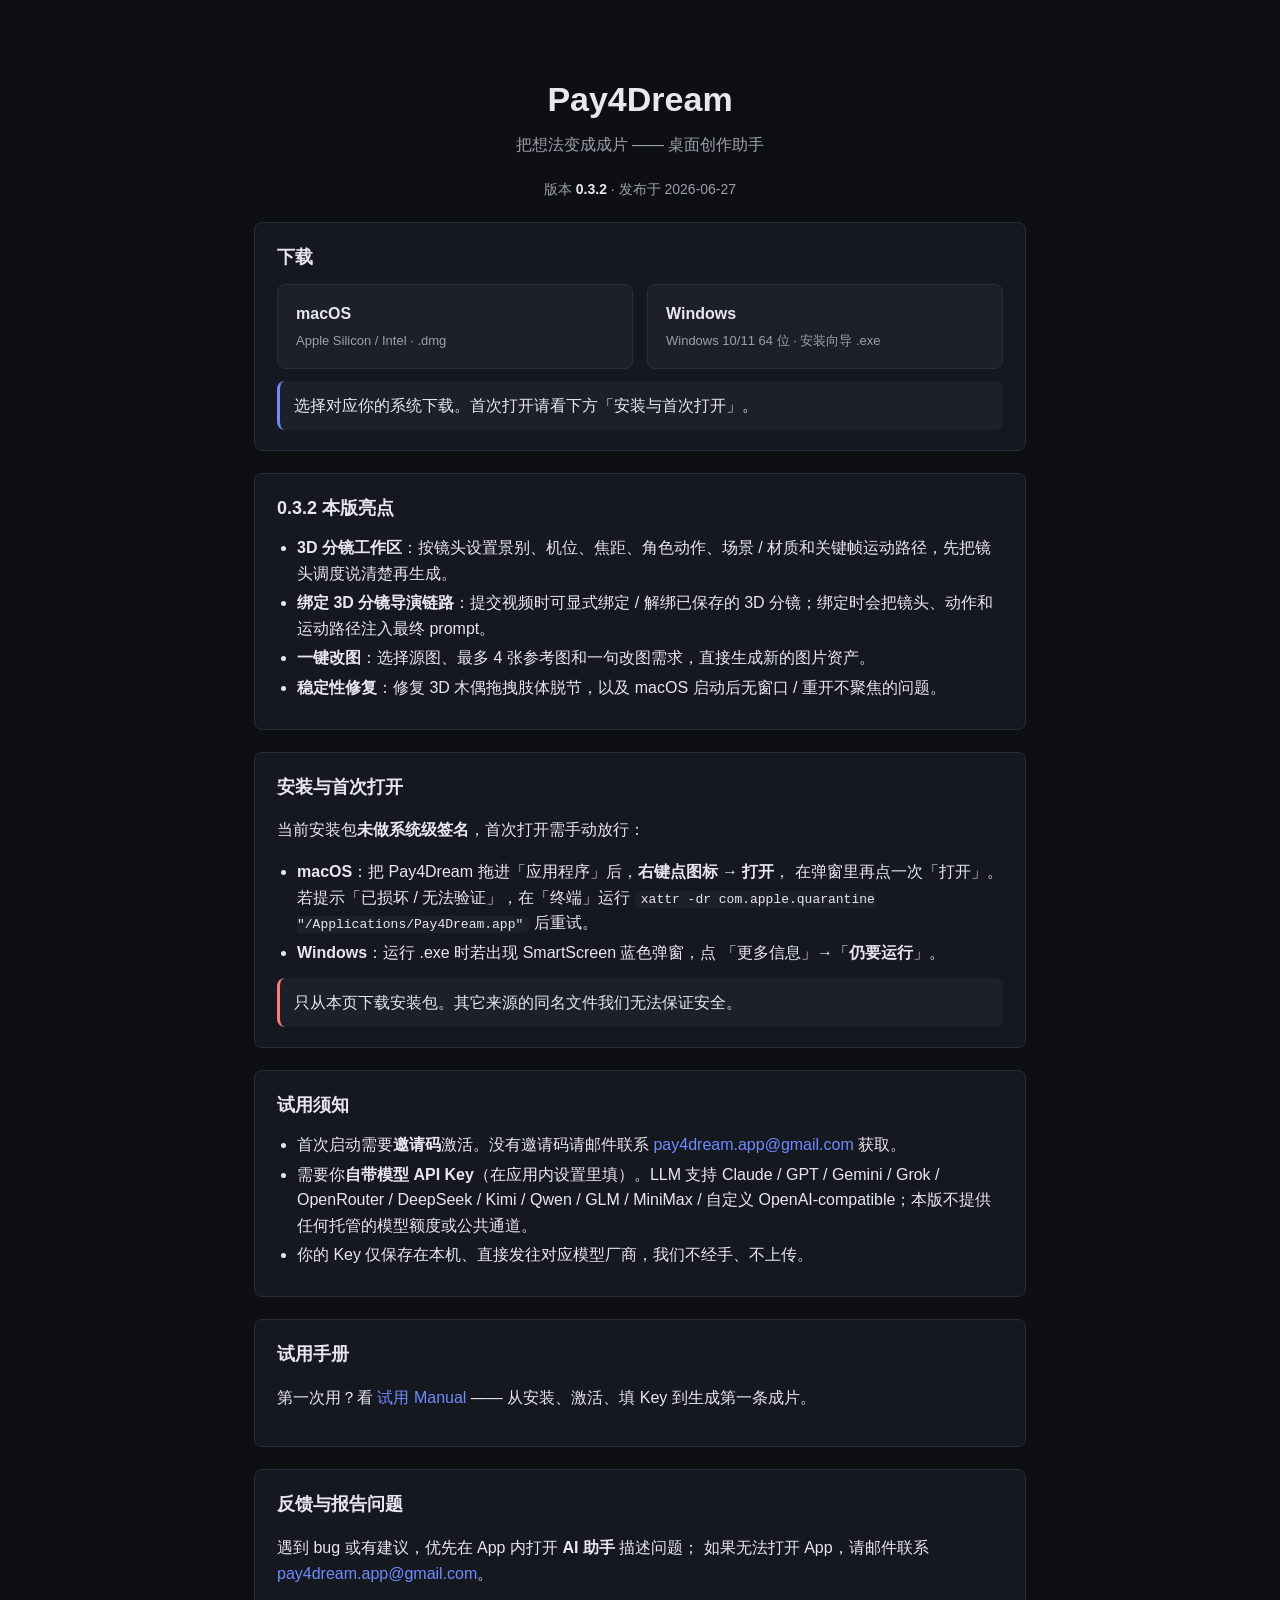
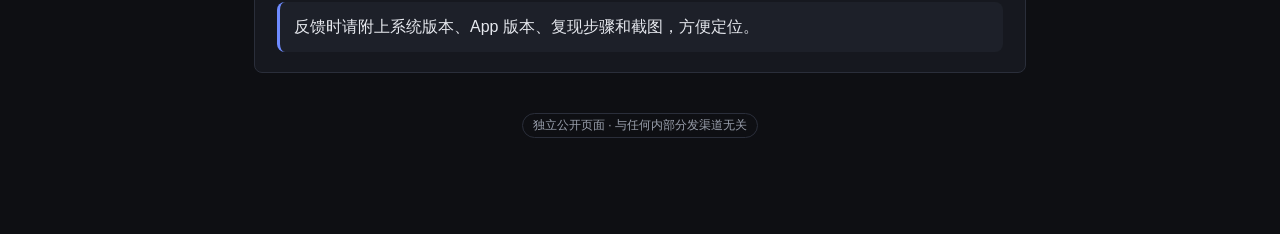
==== index.html @ 7b2567a7 "Describe Pay4Dream 0.3.2 feature highlights" ====
<!DOCTYPE html>
<html lang="zh-CN">
<head>
  <meta charset="utf-8" />
  <meta name="viewport" content="width=device-width, initial-scale=1" />
  <title>Pay4Dream · 下载与试用</title>
  <link rel="stylesheet" href="./assets/style.css" />
</head>
<body>
  <div class="wrap">
    <header class="hero">
      <h1>Pay4Dream</h1>
      <p class="tagline">把想法变成成片 —— 桌面创作助手</p>
    </header>

    <!-- 版本号 / 发布时间，运行时由 release-meta.json 填充 -->
    <p class="meta-line" data-section="version">
      版本 <strong id="meta-version">…</strong> · 发布于 <span id="meta-date">…</span>
    </p>

    <!-- 下载：macOS / Windows 两个按钮。URL 为占位/空时显示禁用「尚未发布」态 -->
    <section data-section="download">
      <h2>下载</h2>
      <div class="downloads">
        <a id="dl-macos" class="dl-btn" href="#" aria-disabled="true">
          <span class="platform">macOS</span>
          <span class="hint">Apple Silicon / Intel · .dmg</span>
        </a>
        <a id="dl-windows" class="dl-btn" href="#" aria-disabled="true">
          <span class="platform">Windows</span>
          <span class="hint">Windows 10/11 64 位 · 安装向导 .exe</span>
        </a>
      </div>
      <p class="callout" id="dl-status">正在读取最新版本信息…</p>
    </section>

    <section data-section="highlights">
      <h2>0.3.2 本版亮点</h2>
      <ul class="tight">
        <li><strong>3D 分镜工作区</strong>：按镜头设置景别、机位、焦距、角色动作、场景 / 材质和关键帧运动路径，先把镜头调度说清楚再生成。</li>
        <li><strong>绑定 3D 分镜导演链路</strong>：提交视频时可显式绑定 / 解绑已保存的 3D 分镜；绑定时会把镜头、动作和运动路径注入最终 prompt。</li>
        <li><strong>一键改图</strong>：选择源图、最多 4 张参考图和一句改图需求，直接生成新的图片资产。</li>
        <li><strong>稳定性修复</strong>：修复 3D 木偶拖拽肢体脱节，以及 macOS 启动后无窗口 / 重开不聚焦的问题。</li>
      </ul>
    </section>

    <!-- 安全提示：未签名 / Gatekeeper / SmartScreen -->
    <section data-section="safety">
      <h2>安装与首次打开</h2>
      <p>当前安装包<strong>未做系统级签名</strong>，首次打开需手动放行：</p>
      <ul class="tight">
        <li><strong>macOS</strong>：把 Pay4Dream 拖进「应用程序」后，<strong>右键点图标 → 打开</strong>，
          在弹窗里再点一次「打开」。若提示「已损坏 / 无法验证」，在「终端」运行
          <code>xattr -dr com.apple.quarantine "/Applications/Pay4Dream.app"</code> 后重试。</li>
        <li><strong>Windows</strong>：运行 .exe 时若出现 SmartScreen 蓝色弹窗，点
          「更多信息」→「<strong>仍要运行</strong>」。</li>
      </ul>
      <p class="callout warn">只从本页下载安装包。其它来源的同名文件我们无法保证安全。</p>
    </section>

    <!-- 试用限制：邀请码 + 自带 key -->
    <section data-section="trial-limits">
      <h2>试用须知</h2>
      <ul class="tight">
        <li>首次启动需要<strong>邀请码</strong>激活。没有邀请码请邮件联系
          <a href="mailto:pay4dream.app@gmail.com">pay4dream.app@gmail.com</a> 获取。</li>
        <li>需要你<strong>自带模型 API Key</strong>（在应用内设置里填）。LLM 支持 Claude / GPT / Gemini / Grok / OpenRouter / DeepSeek / Kimi / Qwen / GLM / MiniMax / 自定义 OpenAI-compatible；本版不提供任何托管的模型额度或公共通道。</li>
        <li>你的 Key 仅保存在本机、直接发往对应模型厂商，我们不经手、不上传。</li>
      </ul>
    </section>

    <!-- 试用 Manual 链接 -->
    <section data-section="manual">
      <h2>试用手册</h2>
      <p>第一次用？看 <a id="manual-link" href="./manual.html">试用 Manual</a> —— 从安装、激活、填 Key 到生成第一条成片。</p>
    </section>

    <!-- 反馈入口：App 内 AI 助手 / 邮件 -->
    <section data-section="feedback">
      <h2>反馈与报告问题</h2>
      <p>遇到 bug 或有建议，优先在 App 内打开 <strong>AI 助手</strong> 描述问题；
        如果无法打开 App，请邮件联系
        <a href="mailto:pay4dream.app@gmail.com">pay4dream.app@gmail.com</a>。</p>
      <p class="callout">反馈时请附上系统版本、App 版本、复现步骤和截图，方便定位。</p>
    </section>

    <footer>
      <span class="pill">独立公开页面 · 与任何内部分发渠道无关</span>
    </footer>
  </div>

  <script>
    // 运行时从 release-meta.json 填充版本 / 时间 / 下载链接。
    // 占位值（REPLACE_WITH_*）或空 → 对应下载按钮保持禁用「尚未发布」态。
    (function () {
      function isPlaceholder(v) {
        return !v || typeof v !== "string" || v.indexOf("REPLACE_WITH_") === 0;
      }
      function setBtn(id, url, label) {
        var el = document.getElementById(id);
        if (!el) return false;
        if (isPlaceholder(url)) {
          el.setAttribute("aria-disabled", "true");
          el.setAttribute("href", "#");
          var hint = el.querySelector(".hint");
          if (hint) hint.textContent = label + " · 尚未发布";
          return false;
        }
        el.removeAttribute("aria-disabled");
        el.setAttribute("href", url);
        return true;
      }
      fetch("./release-meta.json", { cache: "no-store" })
        .then(function (r) { return r.json(); })
        .then(function (m) {
          var vEl = document.getElementById("meta-version");
          var dEl = document.getElementById("meta-date");
          if (vEl) vEl.textContent = isPlaceholder(m.version) ? "尚未发布" : m.version;
          if (dEl) dEl.textContent = isPlaceholder(m.released_at) ? "—" : m.released_at;

          var dl = m.downloads || {};
          var hasMac = setBtn("dl-macos", dl.macos, "Apple Silicon / Intel · .dmg");
          var hasWin = setBtn("dl-windows", dl.windows, "Windows 10/11 64 位 · 安装向导 .exe");

          var status = document.getElementById("dl-status");
          if (status) {
            status.textContent = (hasMac || hasWin)
              ? "选择对应你的系统下载。首次打开请看下方「安装与首次打开」。"
              : "暂未发布可下载的安装包，请稍后再来。";
          }

          var manual = document.getElementById("manual-link");
          if (manual && !isPlaceholder(m.manual_url)) manual.setAttribute("href", m.manual_url);
        })
        .catch(function () {
          var status = document.getElementById("dl-status");
          if (status) status.textContent = "版本信息读取失败，请刷新页面重试。";
        });
    })();
  </script>
</body>
</html>
---- assets/style.css ----
/* Pay4Dream 公开页面样式 —— 单文件、中性暗色、零外部 CDN / 零字体外链，自洽可离线。 */
:root {
  --bg: #0e0f13;
  --panel: #16181f;
  --panel-2: #1d2029;
  --border: #2a2e3a;
  --text: #e6e8ee;
  --muted: #9aa0ad;
  --accent: #6e8bff;
  --accent-ink: #0b0d12;
  --danger: #ff7a7a;
  --radius: 8px;
}

* { box-sizing: border-box; }

html, body {
  margin: 0;
  padding: 0;
  background: var(--bg);
  color: var(--text);
  font-family: -apple-system, BlinkMacSystemFont, "Segoe UI", Roboto, "Helvetica Neue",
    Arial, "PingFang SC", "Microsoft YaHei", sans-serif;
  line-height: 1.6;
  -webkit-font-smoothing: antialiased;
}

a { color: var(--accent); text-decoration: none; }
a:hover { text-decoration: underline; }

.wrap {
  max-width: 820px;
  margin: 0 auto;
  padding: 48px 24px 96px;
}

header.hero {
  text-align: center;
  padding: 24px 0 8px;
}
header.hero h1 {
  font-size: 34px;
  margin: 0 0 6px;
  letter-spacing: 0;
}
header.hero .tagline {
  color: var(--muted);
  font-size: 16px;
  margin: 0;
}

.meta-line {
  text-align: center;
  color: var(--muted);
  font-size: 14px;
  margin: 12px 0 0;
}
.meta-line strong { color: var(--text); }

section {
  background: var(--panel);
  border: 1px solid var(--border);
  border-radius: var(--radius);
  padding: 20px 22px;
  margin: 22px 0;
}
section h2 {
  font-size: 18px;
  margin: 0 0 12px;
}

.downloads {
  display: flex;
  flex-wrap: wrap;
  gap: 14px;
}
.dl-btn {
  flex: 1 1 280px;
  display: block;
  background: var(--panel-2);
  border: 1px solid var(--border);
  border-radius: var(--radius);
  padding: 16px 18px;
  color: var(--text);
  transition: border-color .15s ease, transform .05s ease;
}
.dl-btn:hover { text-decoration: none; border-color: var(--accent); }
.dl-btn:active { transform: translateY(1px); }
.dl-btn .platform { font-size: 16px; font-weight: 600; }
.dl-btn .hint { display: block; color: var(--muted); font-size: 13px; margin-top: 4px; }
.dl-btn[aria-disabled="true"] {
  opacity: .5;
  cursor: not-allowed;
  pointer-events: none;
  border-style: dashed;
}

.callout {
  border-left: 3px solid var(--accent);
  background: var(--panel-2);
  padding: 12px 14px;
  border-radius: 8px;
  margin: 12px 0 0;
}
.callout.warn { border-left-color: var(--danger); }

ul.tight { margin: 8px 0; padding-left: 20px; }
ul.tight li { margin: 4px 0; }

code, .mono {
  font-family: ui-monospace, SFMono-Regular, Menlo, Consolas, monospace;
  background: var(--panel-2);
  padding: 1px 6px;
  border-radius: 5px;
  font-size: 13px;
}

footer {
  text-align: center;
  color: var(--muted);
  font-size: 13px;
  margin-top: 40px;
}

.pill {
  display: inline-block;
  font-size: 12px;
  color: var(--muted);
  border: 1px solid var(--border);
  border-radius: 999px;
  padding: 2px 10px;
}
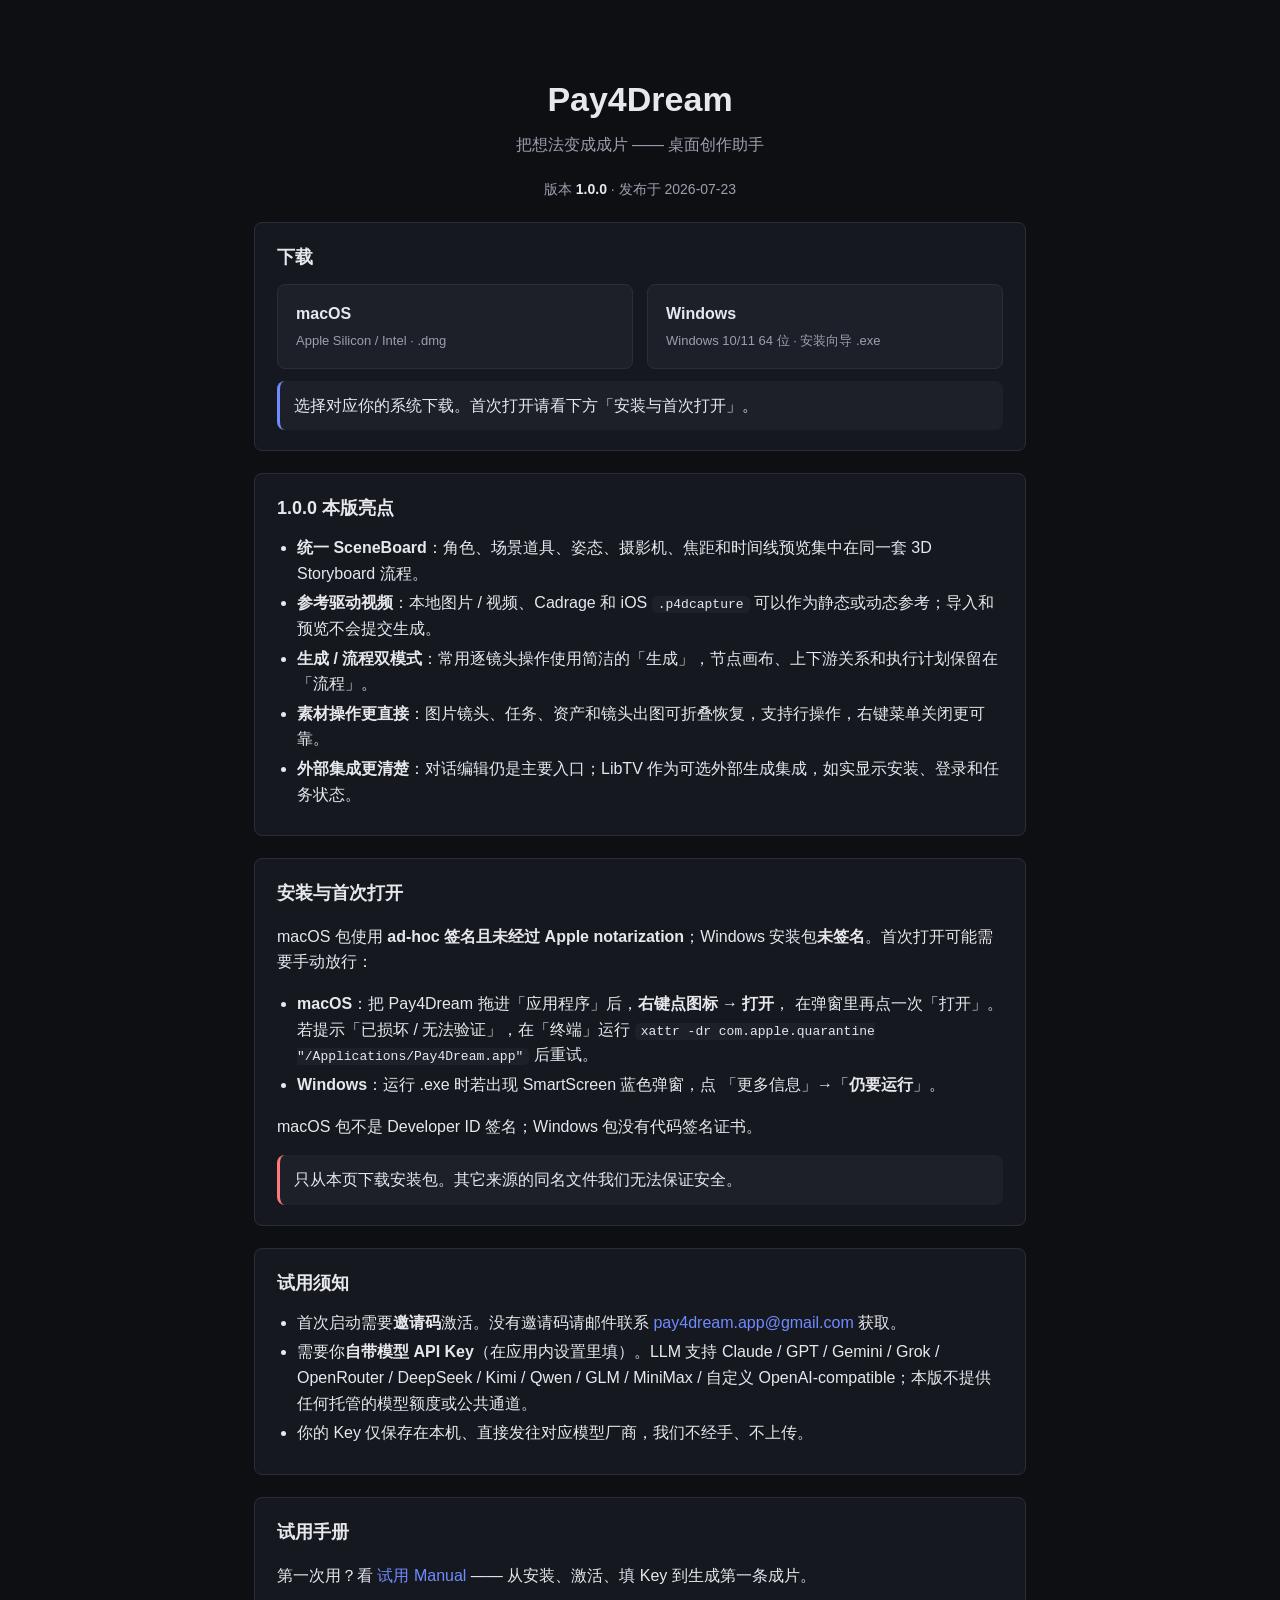
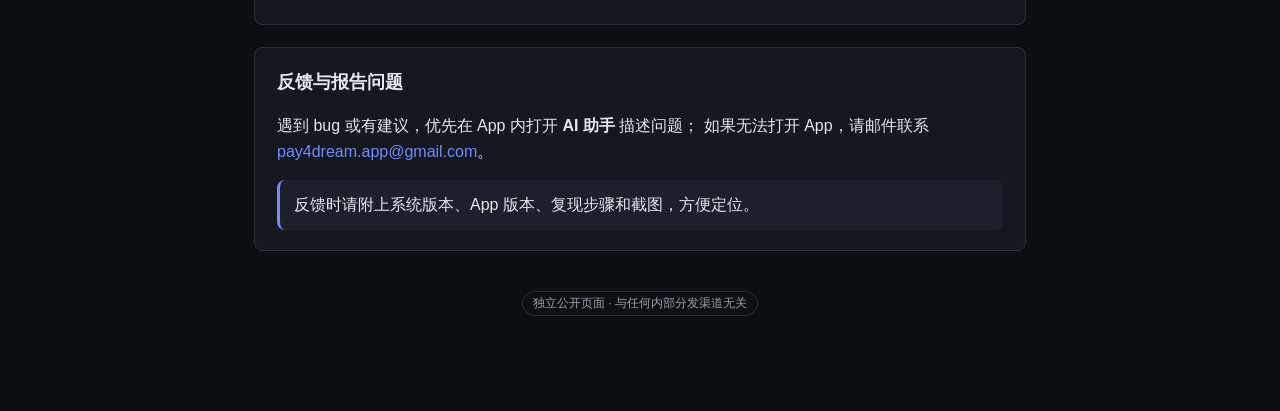
==== commit 05a25655: "Publish Pay4Dream 1.0.0 public pages" ====
--- a/index.html
+++ b/index.html
@@ -35,19 +35,20 @@
     </section>
 
     <section data-section="highlights">
-      <h2>0.3.2 本版亮点</h2>
+      <h2>1.0.0 本版亮点</h2>
       <ul class="tight">
-        <li><strong>3D 分镜工作区</strong>：按镜头设置景别、机位、焦距、角色动作、场景 / 材质和关键帧运动路径，先把镜头调度说清楚再生成。</li>
-        <li><strong>绑定 3D 分镜导演链路</strong>：提交视频时可显式绑定 / 解绑已保存的 3D 分镜；绑定时会把镜头、动作和运动路径注入最终 prompt。</li>
-        <li><strong>一键改图</strong>：选择源图、最多 4 张参考图和一句改图需求，直接生成新的图片资产。</li>
-        <li><strong>稳定性修复</strong>：修复 3D 木偶拖拽肢体脱节，以及 macOS 启动后无窗口 / 重开不聚焦的问题。</li>
+        <li><strong>统一 SceneBoard</strong>：角色、场景道具、姿态、摄影机、焦距和时间线预览集中在同一套 3D Storyboard 流程。</li>
+        <li><strong>参考驱动视频</strong>：本地图片 / 视频、Cadrage 和 iOS <code>.p4dcapture</code> 可以作为静态或动态参考；导入和预览不会提交生成。</li>
+        <li><strong>生成 / 流程双模式</strong>：常用逐镜头操作使用简洁的「生成」，节点画布、上下游关系和执行计划保留在「流程」。</li>
+        <li><strong>素材操作更直接</strong>：图片镜头、任务、资产和镜头出图可折叠恢复，支持行操作，右键菜单关闭更可靠。</li>
+        <li><strong>外部集成更清楚</strong>：对话编辑仍是主要入口；LibTV 作为可选外部生成集成，如实显示安装、登录和任务状态。</li>
       </ul>
     </section>
 
     <!-- 安全提示：未签名 / Gatekeeper / SmartScreen -->
     <section data-section="safety">
       <h2>安装与首次打开</h2>
-      <p>当前安装包<strong>未做系统级签名</strong>，首次打开需手动放行：</p>
+      <p>macOS 包使用 <strong>ad-hoc 签名且未经过 Apple notarization</strong>；Windows 安装包<strong>未签名</strong>。首次打开可能需要手动放行：</p>
       <ul class="tight">
         <li><strong>macOS</strong>：把 Pay4Dream 拖进「应用程序」后，<strong>右键点图标 → 打开</strong>，
           在弹窗里再点一次「打开」。若提示「已损坏 / 无法验证」，在「终端」运行
@@ -55,6 +56,7 @@
         <li><strong>Windows</strong>：运行 .exe 时若出现 SmartScreen 蓝色弹窗，点
           「更多信息」→「<strong>仍要运行</strong>」。</li>
       </ul>
+      <p>macOS 包不是 Developer ID 签名；Windows 包没有代码签名证书。</p>
       <p class="callout warn">只从本页下载安装包。其它来源的同名文件我们无法保证安全。</p>
     </section>
 
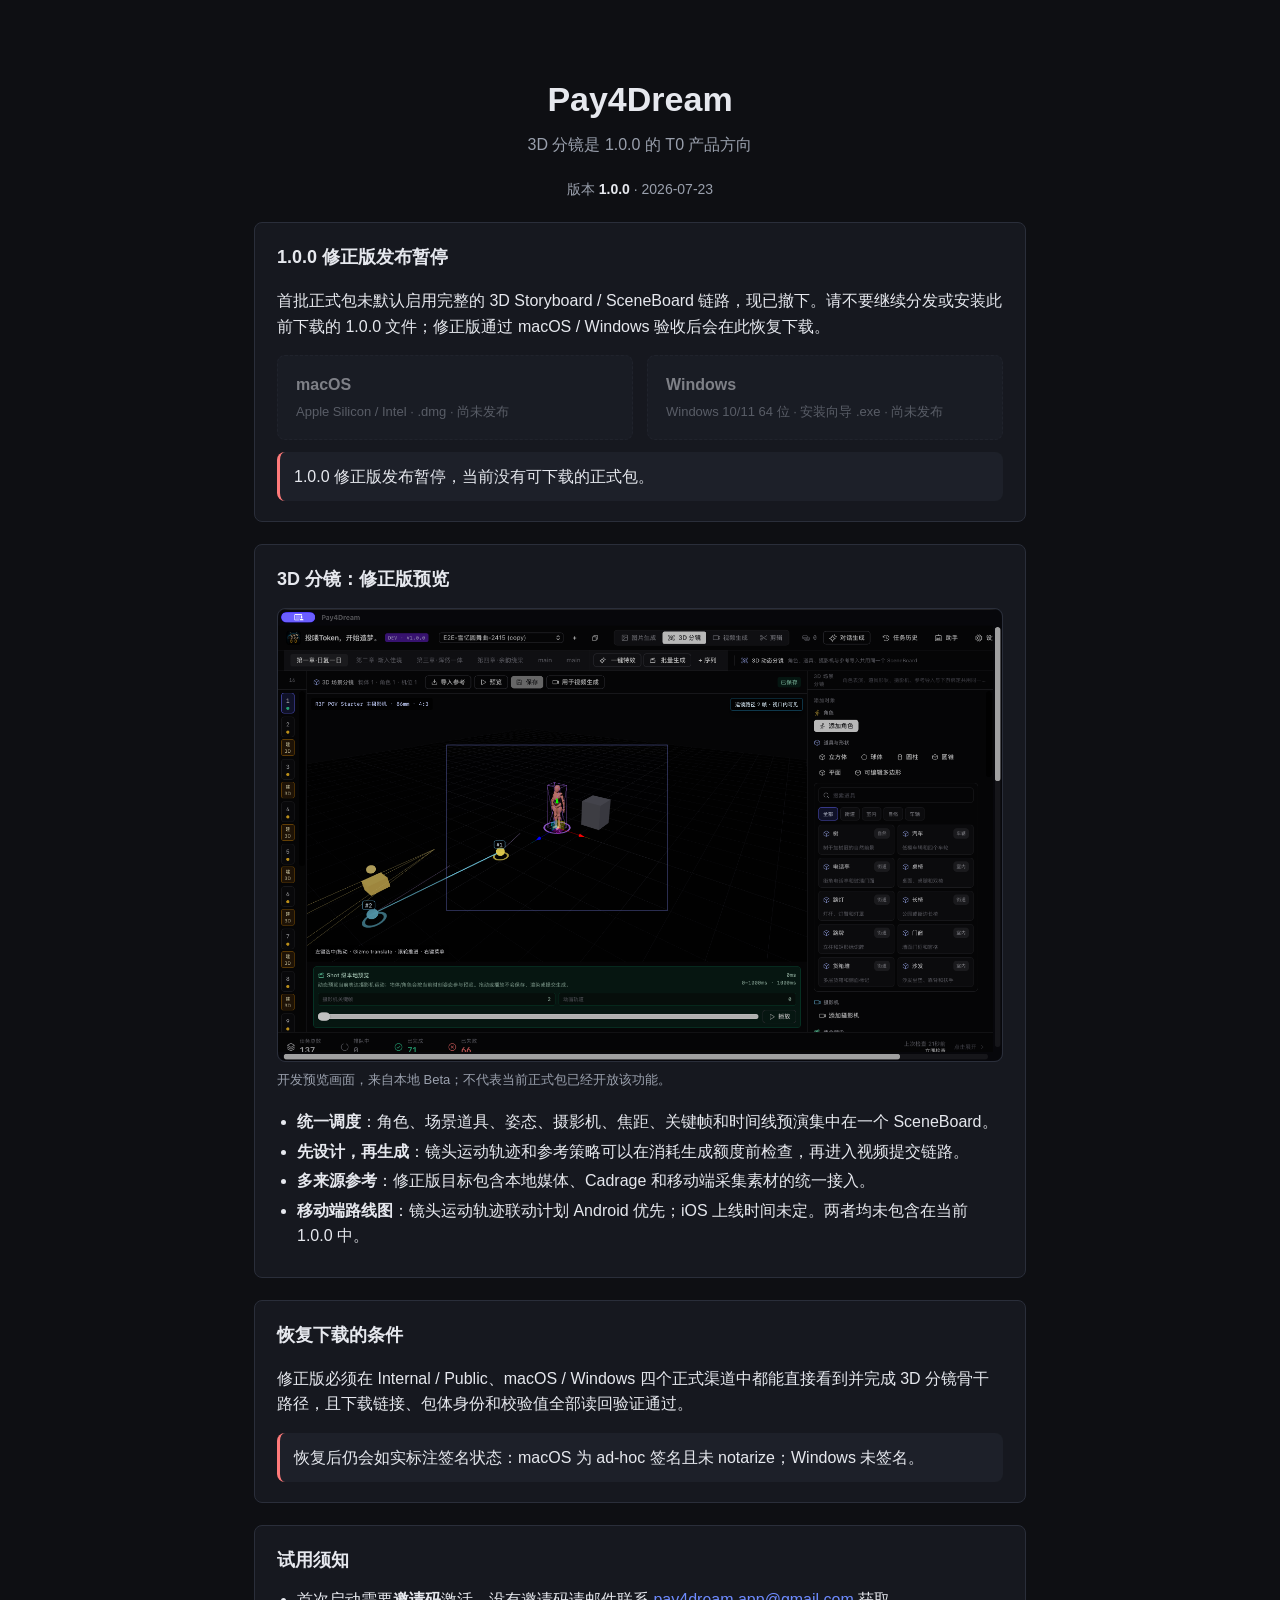
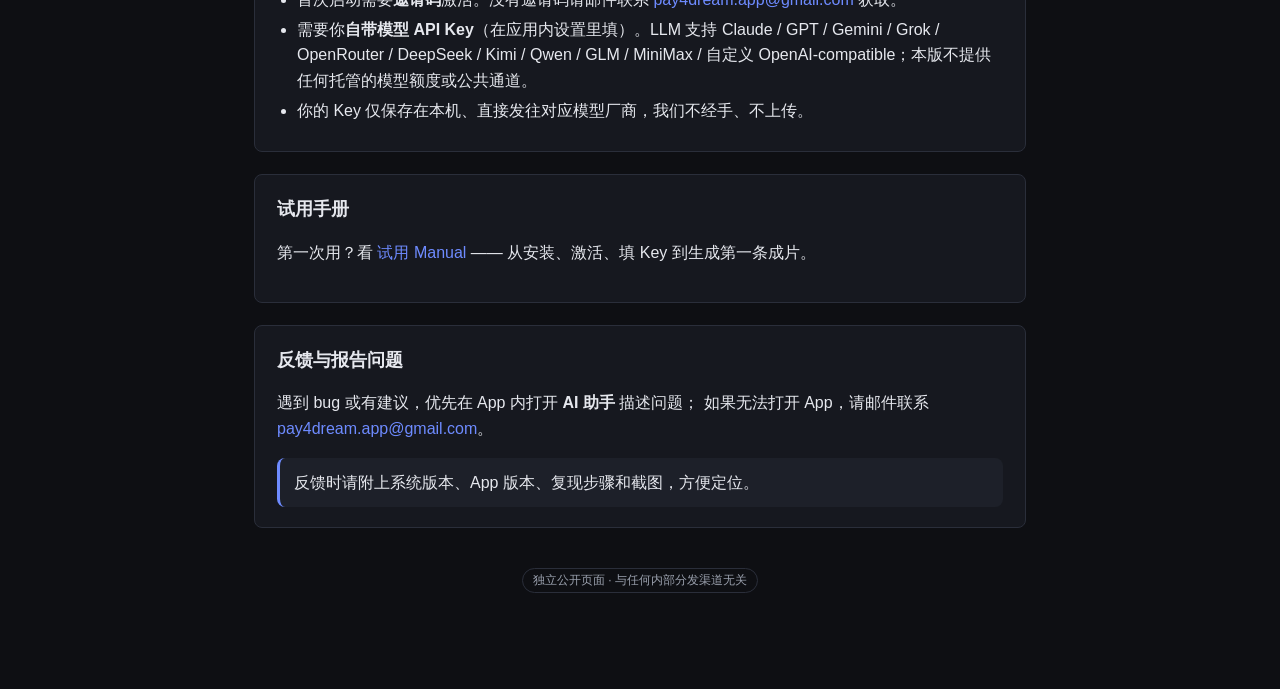
==== commit 08fff406: "Quarantine incomplete 1.0.0 release" ====
--- a/index.html
+++ b/index.html
@@ -3,24 +3,25 @@
 <head>
   <meta charset="utf-8" />
   <meta name="viewport" content="width=device-width, initial-scale=1" />
-  <title>Pay4Dream · 下载与试用</title>
+  <title>Pay4Dream · 1.0.0 发布状态</title>
   <link rel="stylesheet" href="./assets/style.css" />
 </head>
 <body>
   <div class="wrap">
     <header class="hero">
       <h1>Pay4Dream</h1>
-      <p class="tagline">把想法变成成片 —— 桌面创作助手</p>
+      <p class="tagline">3D 分镜是 1.0.0 的 T0 产品方向</p>
     </header>
 
     <!-- 版本号 / 发布时间，运行时由 release-meta.json 填充 -->
     <p class="meta-line" data-section="version">
-      版本 <strong id="meta-version">…</strong> · 发布于 <span id="meta-date">…</span>
+      版本 <strong id="meta-version">…</strong> · <span id="meta-date">修正版发布暂停</span>
     </p>
 
     <!-- 下载：macOS / Windows 两个按钮。URL 为占位/空时显示禁用「尚未发布」态 -->
     <section data-section="download">
-      <h2>下载</h2>
+      <h2>1.0.0 修正版发布暂停</h2>
+      <p>首批正式包未默认启用完整的 3D Storyboard / SceneBoard 链路，现已撤下。请不要继续分发或安装此前下载的 1.0.0 文件；修正版通过 macOS / Windows 验收后会在此恢复下载。</p>
       <div class="downloads">
         <a id="dl-macos" class="dl-btn" href="#" aria-disabled="true">
           <span class="platform">macOS</span>
@@ -31,33 +32,28 @@
           <span class="hint">Windows 10/11 64 位 · 安装向导 .exe</span>
         </a>
       </div>
-      <p class="callout" id="dl-status">正在读取最新版本信息…</p>
+      <p class="callout warn" id="dl-status">当前没有可下载的 1.0.0 正式包。</p>
     </section>
 
     <section data-section="highlights">
-      <h2>1.0.0 本版亮点</h2>
+      <h2>3D 分镜：修正版预览</h2>
+      <figure class="preview-figure">
+        <img src="./assets/sceneboard-preview.png" alt="Pay4Dream 3D 分镜开发预览：角色、道具、摄影机、运动轨迹与时间线位于同一工作区" />
+        <figcaption>开发预览画面，来自本地 Beta；不代表当前正式包已经开放该功能。</figcaption>
+      </figure>
       <ul class="tight">
-        <li><strong>统一 SceneBoard</strong>：角色、场景道具、姿态、摄影机、焦距和时间线预览集中在同一套 3D Storyboard 流程。</li>
-        <li><strong>参考驱动视频</strong>：本地图片 / 视频、Cadrage 和 iOS <code>.p4dcapture</code> 可以作为静态或动态参考；导入和预览不会提交生成。</li>
-        <li><strong>生成 / 流程双模式</strong>：常用逐镜头操作使用简洁的「生成」，节点画布、上下游关系和执行计划保留在「流程」。</li>
-        <li><strong>素材操作更直接</strong>：图片镜头、任务、资产和镜头出图可折叠恢复，支持行操作，右键菜单关闭更可靠。</li>
-        <li><strong>外部集成更清楚</strong>：对话编辑仍是主要入口；LibTV 作为可选外部生成集成，如实显示安装、登录和任务状态。</li>
+        <li><strong>统一调度</strong>：角色、场景道具、姿态、摄影机、焦距、关键帧和时间线预演集中在一个 SceneBoard。</li>
+        <li><strong>先设计，再生成</strong>：镜头运动轨迹和参考策略可以在消耗生成额度前检查，再进入视频提交链路。</li>
+        <li><strong>多来源参考</strong>：修正版目标包含本地媒体、Cadrage 和移动端采集素材的统一接入。</li>
+        <li><strong>移动端路线图</strong>：镜头运动轨迹联动计划 Android 优先；iOS 上线时间未定。两者均未包含在当前 1.0.0 中。</li>
       </ul>
     </section>
 
     <!-- 安全提示：未签名 / Gatekeeper / SmartScreen -->
     <section data-section="safety">
-      <h2>安装与首次打开</h2>
-      <p>macOS 包使用 <strong>ad-hoc 签名且未经过 Apple notarization</strong>；Windows 安装包<strong>未签名</strong>。首次打开可能需要手动放行：</p>
-      <ul class="tight">
-        <li><strong>macOS</strong>：把 Pay4Dream 拖进「应用程序」后，<strong>右键点图标 → 打开</strong>，
-          在弹窗里再点一次「打开」。若提示「已损坏 / 无法验证」，在「终端」运行
-          <code>xattr -dr com.apple.quarantine "/Applications/Pay4Dream.app"</code> 后重试。</li>
-        <li><strong>Windows</strong>：运行 .exe 时若出现 SmartScreen 蓝色弹窗，点
-          「更多信息」→「<strong>仍要运行</strong>」。</li>
-      </ul>
-      <p>macOS 包不是 Developer ID 签名；Windows 包没有代码签名证书。</p>
-      <p class="callout warn">只从本页下载安装包。其它来源的同名文件我们无法保证安全。</p>
+      <h2>恢复下载的条件</h2>
+      <p>修正版必须在 Internal / Public、macOS / Windows 四个正式渠道中都能直接看到并完成 3D 分镜骨干路径，且下载链接、包体身份和校验值全部读回验证通过。</p>
+      <p class="callout warn">恢复后仍会如实标注签名状态：macOS 为 ad-hoc 签名且未 notarize；Windows 未签名。</p>
     </section>
 
     <!-- 试用限制：邀请码 + 自带 key -->
@@ -128,7 +124,9 @@
           if (status) {
             status.textContent = (hasMac || hasWin)
               ? "选择对应你的系统下载。首次打开请看下方「安装与首次打开」。"
-              : "暂未发布可下载的安装包，请稍后再来。";
+              : (m.status === "hold"
+                ? "1.0.0 修正版发布暂停，当前没有可下载的正式包。"
+                : "暂未发布可下载的安装包，请稍后再来。");
           }
 
           var manual = document.getElementById("manual-link");
--- a/assets/style.css
+++ b/assets/style.css
@@ -104,6 +104,22 @@
 }
 .callout.warn { border-left-color: var(--danger); }
 
+.preview-figure {
+  margin: 14px 0 18px;
+}
+.preview-figure img {
+  display: block;
+  width: 100%;
+  height: auto;
+  border: 1px solid var(--border);
+  border-radius: var(--radius);
+}
+.preview-figure figcaption {
+  margin-top: 8px;
+  color: var(--muted);
+  font-size: 13px;
+}
+
 ul.tight { margin: 8px 0; padding-left: 20px; }
 ul.tight li { margin: 4px 0; }
 
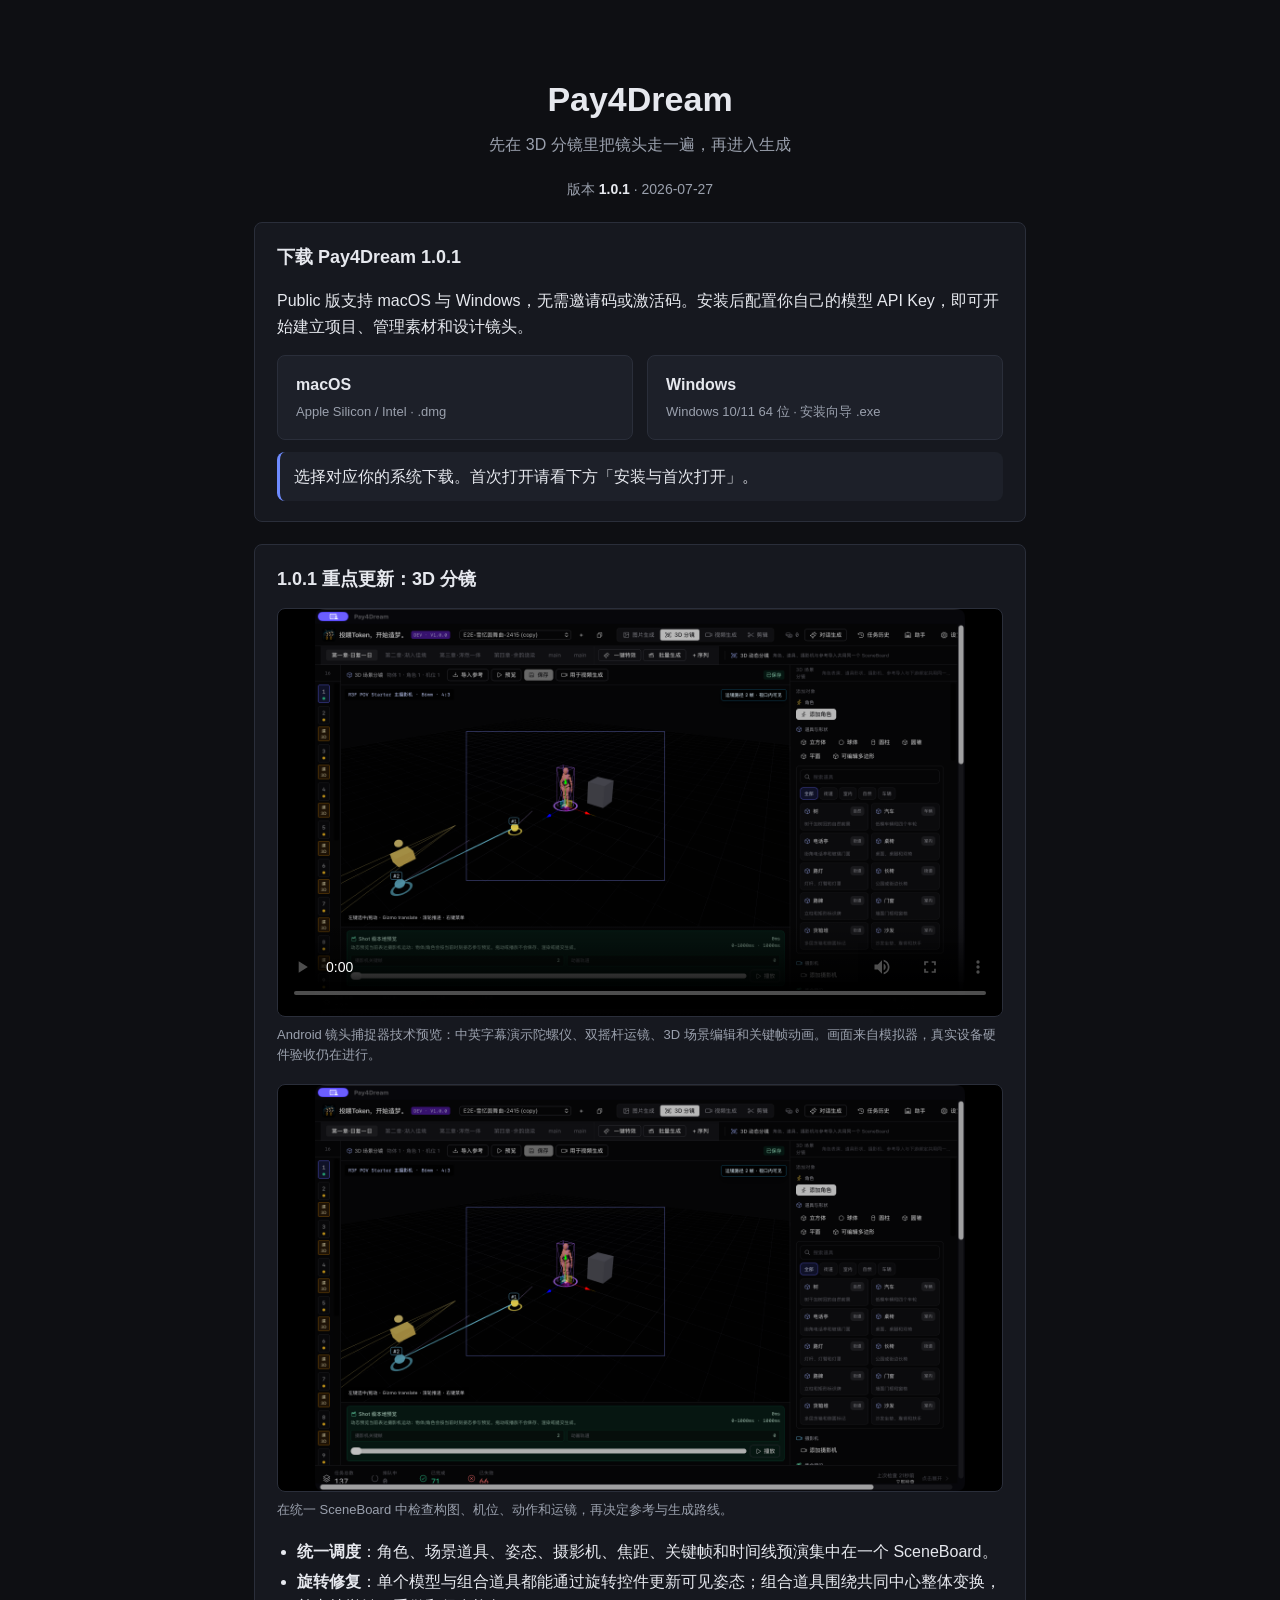
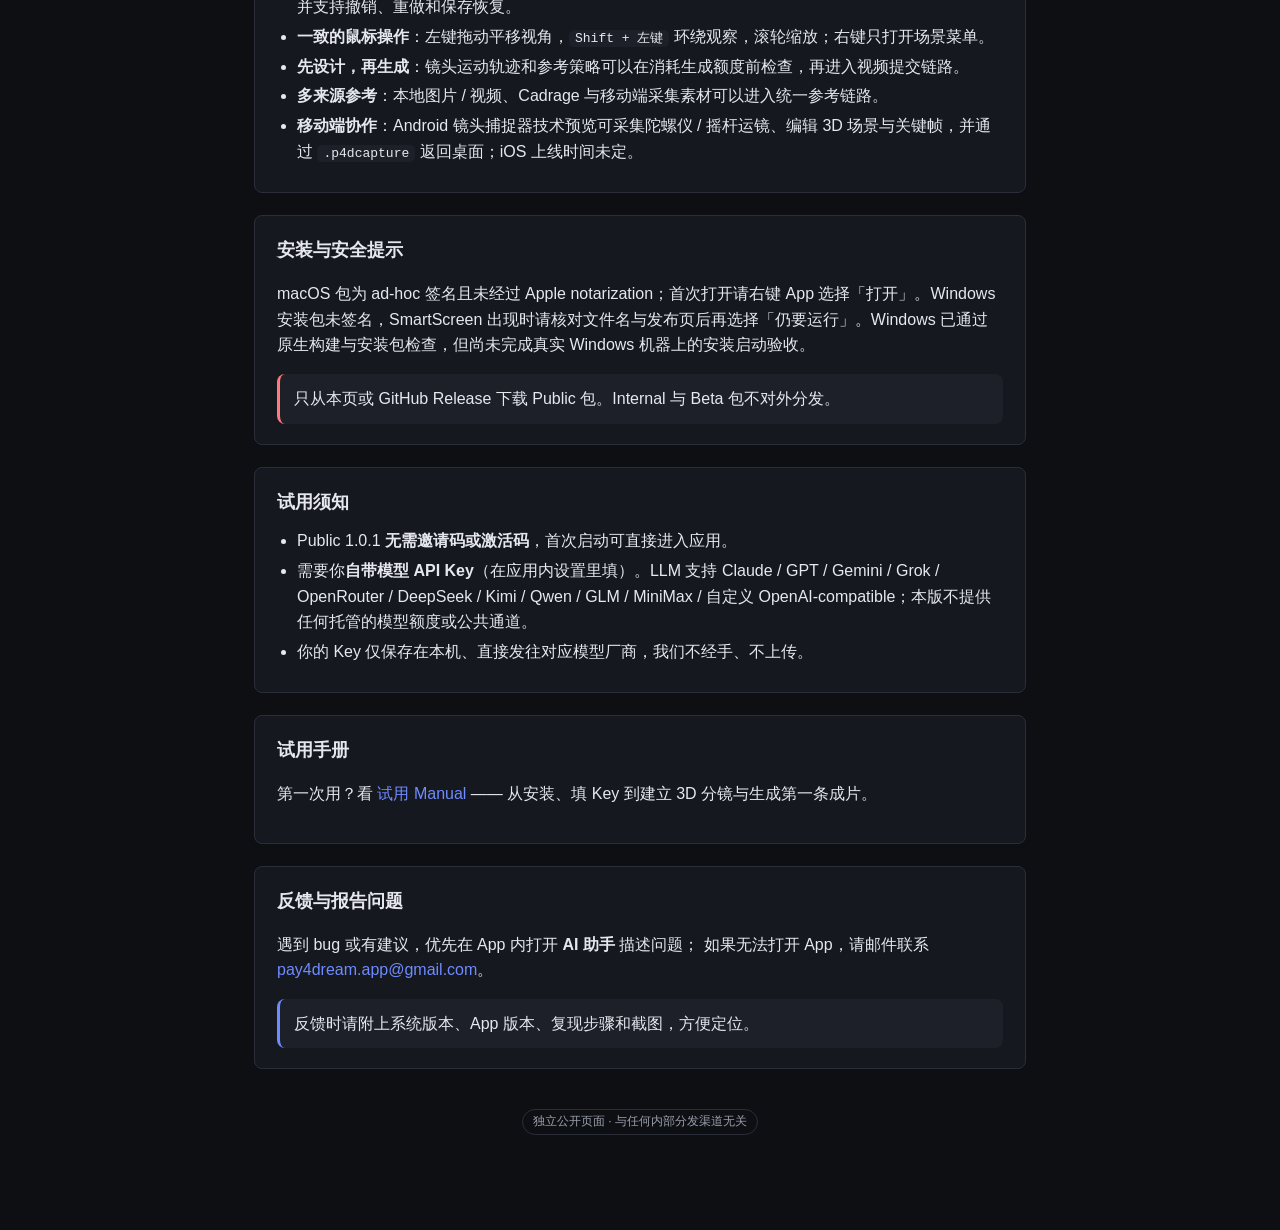
==== commit cfcea271: "Publish Pay4Dream 1.0.1 public release pages" ====
--- a/index.html
+++ b/index.html
@@ -3,25 +3,25 @@
 <head>
   <meta charset="utf-8" />
   <meta name="viewport" content="width=device-width, initial-scale=1" />
-  <title>Pay4Dream · 1.0.0 发布状态</title>
+  <title>Pay4Dream · 1.0.1 下载</title>
   <link rel="stylesheet" href="./assets/style.css" />
 </head>
 <body>
   <div class="wrap">
     <header class="hero">
       <h1>Pay4Dream</h1>
-      <p class="tagline">3D 分镜是 1.0.0 的 T0 产品方向</p>
+      <p class="tagline">先在 3D 分镜里把镜头走一遍，再进入生成</p>
     </header>
 
     <!-- 版本号 / 发布时间，运行时由 release-meta.json 填充 -->
     <p class="meta-line" data-section="version">
-      版本 <strong id="meta-version">…</strong> · <span id="meta-date">修正版发布暂停</span>
+      版本 <strong id="meta-version">…</strong> · <span id="meta-date">2026-07-27</span>
     </p>
 
     <!-- 下载：macOS / Windows 两个按钮。URL 为占位/空时显示禁用「尚未发布」态 -->
     <section data-section="download">
-      <h2>1.0.0 修正版发布暂停</h2>
-      <p>首批正式包未默认启用完整的 3D Storyboard / SceneBoard 链路，现已撤下。请不要继续分发或安装此前下载的 1.0.0 文件；修正版通过 macOS / Windows 验收后会在此恢复下载。</p>
+      <h2>下载 Pay4Dream 1.0.1</h2>
+      <p>Public 版支持 macOS 与 Windows，无需邀请码或激活码。安装后配置你自己的模型 API Key，即可开始建立项目、管理素材和设计镜头。</p>
       <div class="downloads">
         <a id="dl-macos" class="dl-btn" href="#" aria-disabled="true">
           <span class="platform">macOS</span>
@@ -32,36 +32,43 @@
           <span class="hint">Windows 10/11 64 位 · 安装向导 .exe</span>
         </a>
       </div>
-      <p class="callout warn" id="dl-status">当前没有可下载的 1.0.0 正式包。</p>
+      <p class="callout" id="dl-status">选择对应你的系统下载。</p>
     </section>
 
     <section data-section="highlights">
-      <h2>3D 分镜：修正版预览</h2>
+      <h2>1.0.1 重点更新：3D 分镜</h2>
       <figure class="preview-figure">
-        <img src="./assets/sceneboard-preview.png" alt="Pay4Dream 3D 分镜开发预览：角色、道具、摄影机、运动轨迹与时间线位于同一工作区" />
-        <figcaption>开发预览画面，来自本地 Beta；不代表当前正式包已经开放该功能。</figcaption>
+        <video controls preload="metadata" poster="./assets/sceneboard-preview.png">
+          <source src="./assets/p4d-mobile-capability-demo-zh-en-v3.mp4" type="video/mp4" />
+        </video>
+        <figcaption>Android 镜头捕捉器技术预览：中英字幕演示陀螺仪、双摇杆运镜、3D 场景编辑和关键帧动画。画面来自模拟器，真实设备硬件验收仍在进行。</figcaption>
+      </figure>
+      <figure class="preview-figure">
+        <img src="./assets/sceneboard-preview.png" alt="Pay4Dream 3D 分镜：角色、道具、摄影机、运动轨迹与时间线位于同一工作区" />
+        <figcaption>在统一 SceneBoard 中检查构图、机位、动作和运镜，再决定参考与生成路线。</figcaption>
       </figure>
       <ul class="tight">
         <li><strong>统一调度</strong>：角色、场景道具、姿态、摄影机、焦距、关键帧和时间线预演集中在一个 SceneBoard。</li>
+        <li><strong>旋转修复</strong>：单个模型与组合道具都能通过旋转控件更新可见姿态；组合道具围绕共同中心整体变换，并支持撤销、重做和保存恢复。</li>
+        <li><strong>一致的鼠标操作</strong>：左键拖动平移视角，<code>Shift + 左键</code> 环绕观察，滚轮缩放；右键只打开场景菜单。</li>
         <li><strong>先设计，再生成</strong>：镜头运动轨迹和参考策略可以在消耗生成额度前检查，再进入视频提交链路。</li>
-        <li><strong>多来源参考</strong>：修正版目标包含本地媒体、Cadrage 和移动端采集素材的统一接入。</li>
-        <li><strong>移动端路线图</strong>：镜头运动轨迹联动计划 Android 优先；iOS 上线时间未定。两者均未包含在当前 1.0.0 中。</li>
+        <li><strong>多来源参考</strong>：本地图片 / 视频、Cadrage 与移动端采集素材可以进入统一参考链路。</li>
+        <li><strong>移动端协作</strong>：Android 镜头捕捉器技术预览可采集陀螺仪 / 摇杆运镜、编辑 3D 场景与关键帧，并通过 <code>.p4dcapture</code> 返回桌面；iOS 上线时间未定。</li>
       </ul>
     </section>
 
     <!-- 安全提示：未签名 / Gatekeeper / SmartScreen -->
     <section data-section="safety">
-      <h2>恢复下载的条件</h2>
-      <p>修正版必须在 Internal / Public、macOS / Windows 四个正式渠道中都能直接看到并完成 3D 分镜骨干路径，且下载链接、包体身份和校验值全部读回验证通过。</p>
-      <p class="callout warn">恢复后仍会如实标注签名状态：macOS 为 ad-hoc 签名且未 notarize；Windows 未签名。</p>
+      <h2>安装与安全提示</h2>
+      <p>macOS 包为 ad-hoc 签名且未经过 Apple notarization；首次打开请右键 App 选择「打开」。Windows 安装包未签名，SmartScreen 出现时请核对文件名与发布页后再选择「仍要运行」。Windows 已通过原生构建与安装包检查，但尚未完成真实 Windows 机器上的安装启动验收。</p>
+      <p class="callout warn">只从本页或 GitHub Release 下载 Public 包。Internal 与 Beta 包不对外分发。</p>
     </section>
 
-    <!-- 试用限制：邀请码 + 自带 key -->
+    <!-- 试用限制：无邀请码 + 自带 key -->
     <section data-section="trial-limits">
       <h2>试用须知</h2>
       <ul class="tight">
-        <li>首次启动需要<strong>邀请码</strong>激活。没有邀请码请邮件联系
-          <a href="mailto:pay4dream.app@gmail.com">pay4dream.app@gmail.com</a> 获取。</li>
+        <li>Public 1.0.1 <strong>无需邀请码或激活码</strong>，首次启动可直接进入应用。</li>
         <li>需要你<strong>自带模型 API Key</strong>（在应用内设置里填）。LLM 支持 Claude / GPT / Gemini / Grok / OpenRouter / DeepSeek / Kimi / Qwen / GLM / MiniMax / 自定义 OpenAI-compatible；本版不提供任何托管的模型额度或公共通道。</li>
         <li>你的 Key 仅保存在本机、直接发往对应模型厂商，我们不经手、不上传。</li>
       </ul>
@@ -70,7 +77,7 @@
     <!-- 试用 Manual 链接 -->
     <section data-section="manual">
       <h2>试用手册</h2>
-      <p>第一次用？看 <a id="manual-link" href="./manual.html">试用 Manual</a> —— 从安装、激活、填 Key 到生成第一条成片。</p>
+      <p>第一次用？看 <a id="manual-link" href="./manual.html">试用 Manual</a> —— 从安装、填 Key 到建立 3D 分镜与生成第一条成片。</p>
     </section>
 
     <!-- 反馈入口：App 内 AI 助手 / 邮件 -->
@@ -125,7 +132,7 @@
             status.textContent = (hasMac || hasWin)
               ? "选择对应你的系统下载。首次打开请看下方「安装与首次打开」。"
               : (m.status === "hold"
-                ? "1.0.0 修正版发布暂停，当前没有可下载的正式包。"
+                ? "1.0.1 下载暂不可用，请稍后刷新。"
                 : "暂未发布可下载的安装包，请稍后再来。");
           }
 
--- a/assets/style.css
+++ b/assets/style.css
@@ -107,10 +107,14 @@
 .preview-figure {
   margin: 14px 0 18px;
 }
-.preview-figure img {
+.preview-figure img,
+.preview-figure video {
   display: block;
   width: 100%;
   height: auto;
+  aspect-ratio: 16 / 9;
+  object-fit: contain;
+  background: #000;
   border: 1px solid var(--border);
   border-radius: var(--radius);
 }
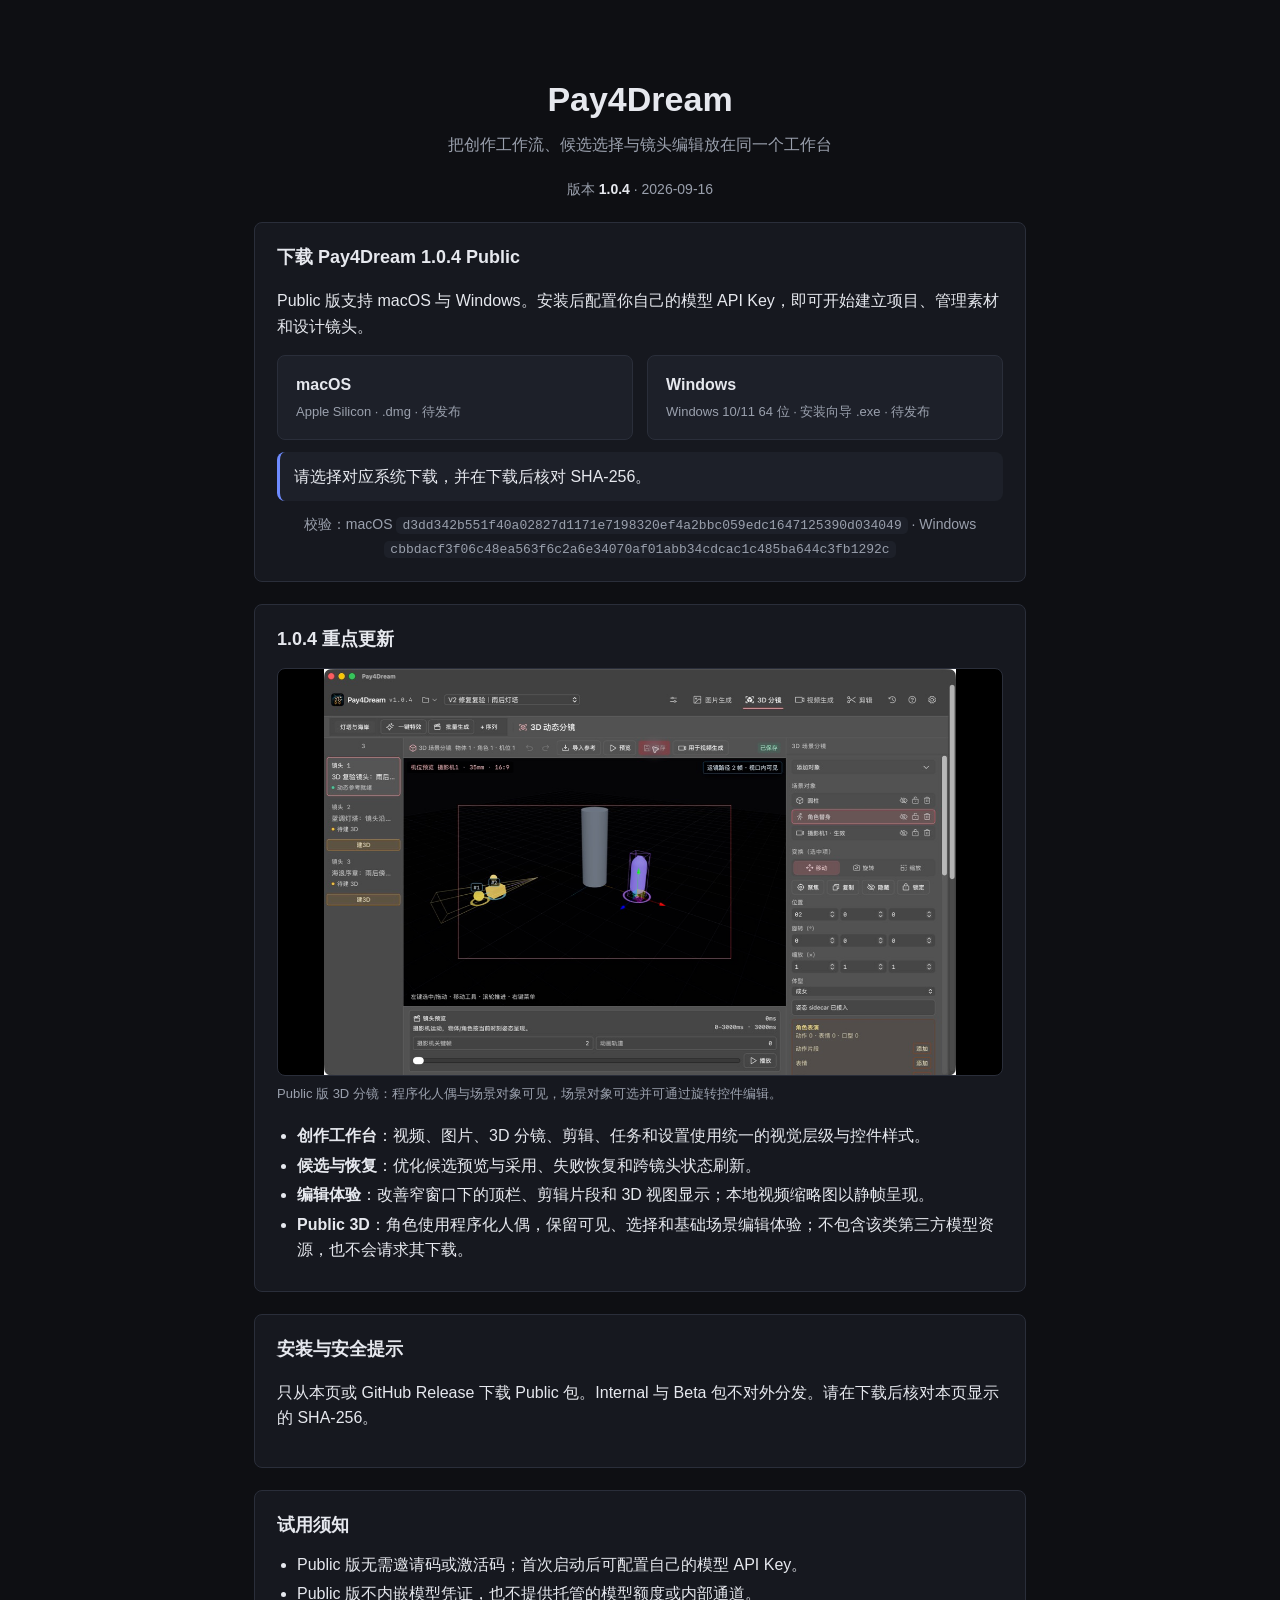
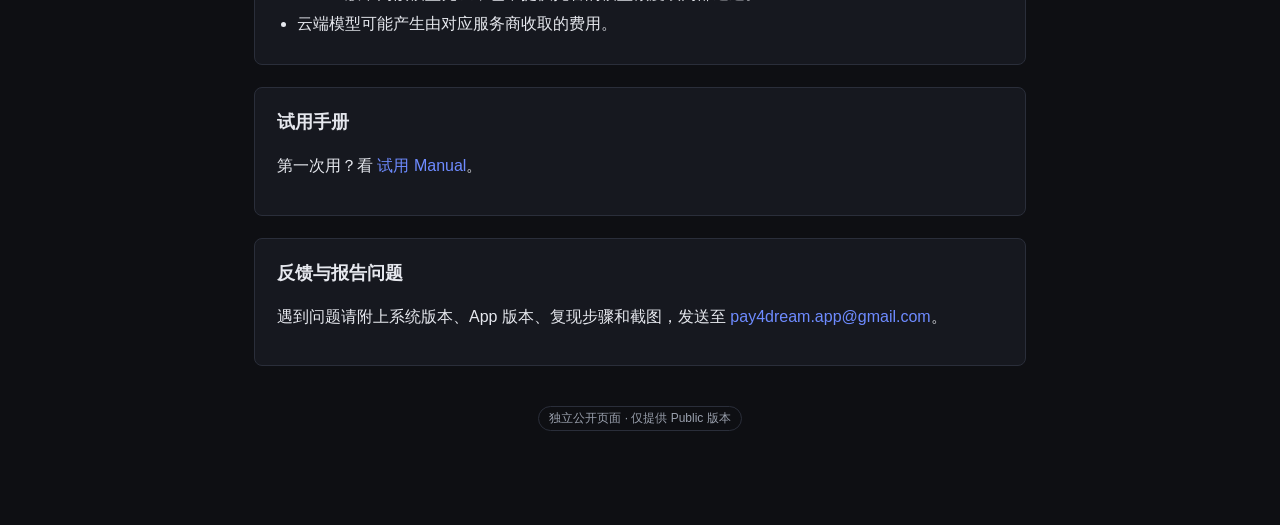
==== commit ec163679: "Publish Pay4Dream 1.0.4 public downloads" ====
--- a/index.html
+++ b/index.html
@@ -3,146 +3,102 @@
 <head>
   <meta charset="utf-8" />
   <meta name="viewport" content="width=device-width, initial-scale=1" />
-  <title>Pay4Dream · 1.0.1 下载</title>
+  <title>Pay4Dream · 1.0.4 Public 下载</title>
   <link rel="stylesheet" href="./assets/style.css" />
 </head>
 <body>
   <div class="wrap">
     <header class="hero">
       <h1>Pay4Dream</h1>
-      <p class="tagline">先在 3D 分镜里把镜头走一遍，再进入生成</p>
+      <p class="tagline">把创作工作流、候选选择与镜头编辑放在同一个工作台</p>
     </header>
 
-    <!-- 版本号 / 发布时间，运行时由 release-meta.json 填充 -->
     <p class="meta-line" data-section="version">
-      版本 <strong id="meta-version">…</strong> · <span id="meta-date">2026-07-27</span>
+      版本 <strong id="meta-version">1.0.4</strong> · <span id="meta-date">待发布</span>
     </p>
 
-    <!-- 下载：macOS / Windows 两个按钮。URL 为占位/空时显示禁用「尚未发布」态 -->
     <section data-section="download">
-      <h2>下载 Pay4Dream 1.0.1</h2>
-      <p>Public 版支持 macOS 与 Windows，无需邀请码或激活码。安装后配置你自己的模型 API Key，即可开始建立项目、管理素材和设计镜头。</p>
+      <h2>下载 Pay4Dream 1.0.4 Public</h2>
+      <p>Public 版支持 macOS 与 Windows。安装后配置你自己的模型 API Key，即可开始建立项目、管理素材和设计镜头。</p>
       <div class="downloads">
         <a id="dl-macos" class="dl-btn" href="#" aria-disabled="true">
           <span class="platform">macOS</span>
-          <span class="hint">Apple Silicon / Intel · .dmg</span>
+          <span class="hint">Apple Silicon · .dmg · 待发布</span>
         </a>
         <a id="dl-windows" class="dl-btn" href="#" aria-disabled="true">
           <span class="platform">Windows</span>
-          <span class="hint">Windows 10/11 64 位 · 安装向导 .exe</span>
+          <span class="hint">Windows 10/11 64 位 · 安装向导 .exe · 待发布</span>
         </a>
       </div>
-      <p class="callout" id="dl-status">选择对应你的系统下载。</p>
+      <p class="callout" id="dl-status">正在读取发布状态…</p>
+      <p class="meta-line">校验：macOS <code id="hash-macos">待生成最终校验值</code> · Windows <code id="hash-windows">待生成最终校验值</code></p>
     </section>
 
-    <section data-section="highlights">
-      <h2>1.0.1 重点更新：3D 分镜</h2>
+    <section data-section="release-notes">
+      <h2>1.0.4 重点更新</h2>
       <figure class="preview-figure">
-        <video controls preload="metadata" poster="./assets/sceneboard-preview.png">
-          <source src="./assets/p4d-mobile-capability-demo-zh-en-v3.mp4" type="video/mp4" />
-        </video>
-        <figcaption>Android 镜头捕捉器技术预览：中英字幕演示陀螺仪、双摇杆运镜、3D 场景编辑和关键帧动画。画面来自模拟器，真实设备硬件验收仍在进行。</figcaption>
-      </figure>
-      <figure class="preview-figure">
-        <img src="./assets/sceneboard-preview.png" alt="Pay4Dream 3D 分镜：角色、道具、摄影机、运动轨迹与时间线位于同一工作区" />
-        <figcaption>在统一 SceneBoard 中检查构图、机位、动作和运镜，再决定参考与生成路线。</figcaption>
+        <img src="./assets/p4d-1.0.4-public-scene-board.png" alt="Pay4Dream 1.0.4 Public 版的 3D 分镜工作区" />
+        <figcaption>Public 版 3D 分镜：程序化人偶与场景对象可见，场景对象可选并可通过旋转控件编辑。</figcaption>
       </figure>
       <ul class="tight">
-        <li><strong>统一调度</strong>：角色、场景道具、姿态、摄影机、焦距、关键帧和时间线预演集中在一个 SceneBoard。</li>
-        <li><strong>旋转修复</strong>：单个模型与组合道具都能通过旋转控件更新可见姿态；组合道具围绕共同中心整体变换，并支持撤销、重做和保存恢复。</li>
-        <li><strong>一致的鼠标操作</strong>：左键拖动平移视角，<code>Shift + 左键</code> 环绕观察，滚轮缩放；右键只打开场景菜单。</li>
-        <li><strong>先设计，再生成</strong>：镜头运动轨迹和参考策略可以在消耗生成额度前检查，再进入视频提交链路。</li>
-        <li><strong>多来源参考</strong>：本地图片 / 视频、Cadrage 与移动端采集素材可以进入统一参考链路。</li>
-        <li><strong>移动端协作</strong>：Android 镜头捕捉器技术预览可采集陀螺仪 / 摇杆运镜、编辑 3D 场景与关键帧，并通过 <code>.p4dcapture</code> 返回桌面；iOS 上线时间未定。</li>
+        <li><strong>创作工作台</strong>：视频、图片、3D 分镜、剪辑、任务和设置使用统一的视觉层级与控件样式。</li>
+        <li><strong>候选与恢复</strong>：优化候选预览与采用、失败恢复和跨镜头状态刷新。</li>
+        <li><strong>编辑体验</strong>：改善窄窗口下的顶栏、剪辑片段和 3D 视图显示；本地视频缩略图以静帧呈现。</li>
+        <li><strong>Public 3D</strong>：角色使用程序化人偶，保留可见、选择和基础场景编辑体验；不包含该类第三方模型资源，也不会请求其下载。</li>
       </ul>
     </section>
 
-    <!-- 安全提示：未签名 / Gatekeeper / SmartScreen -->
     <section data-section="safety">
       <h2>安装与安全提示</h2>
-      <p>macOS 包为 ad-hoc 签名且未经过 Apple notarization；首次打开请右键 App 选择「打开」。Windows 安装包未签名，SmartScreen 出现时请核对文件名与发布页后再选择「仍要运行」。Windows 已通过原生构建与安装包检查，但尚未完成真实 Windows 机器上的安装启动验收。</p>
-      <p class="callout warn">只从本页或 GitHub Release 下载 Public 包。Internal 与 Beta 包不对外分发。</p>
+      <p>只从本页或 GitHub Release 下载 Public 包。Internal 与 Beta 包不对外分发。请在下载后核对本页显示的 SHA-256。</p>
     </section>
 
-    <!-- 试用限制：无邀请码 + 自带 key -->
     <section data-section="trial-limits">
       <h2>试用须知</h2>
       <ul class="tight">
-        <li>Public 1.0.1 <strong>无需邀请码或激活码</strong>，首次启动可直接进入应用。</li>
-        <li>需要你<strong>自带模型 API Key</strong>（在应用内设置里填）。LLM 支持 Claude / GPT / Gemini / Grok / OpenRouter / DeepSeek / Kimi / Qwen / GLM / MiniMax / 自定义 OpenAI-compatible；本版不提供任何托管的模型额度或公共通道。</li>
-        <li>你的 Key 仅保存在本机、直接发往对应模型厂商，我们不经手、不上传。</li>
+        <li>Public 版无需邀请码或激活码；首次启动后可配置自己的模型 API Key。</li>
+        <li>Public 版不内嵌模型凭证，也不提供托管的模型额度或内部通道。</li>
+        <li>云端模型可能产生由对应服务商收取的费用。</li>
       </ul>
     </section>
 
-    <!-- 试用 Manual 链接 -->
     <section data-section="manual">
       <h2>试用手册</h2>
-      <p>第一次用？看 <a id="manual-link" href="./manual.html">试用 Manual</a> —— 从安装、填 Key 到建立 3D 分镜与生成第一条成片。</p>
+      <p>第一次用？看 <a id="manual-link" href="./manual.html">试用 Manual</a>。</p>
     </section>
 
-    <!-- 反馈入口：App 内 AI 助手 / 邮件 -->
     <section data-section="feedback">
       <h2>反馈与报告问题</h2>
-      <p>遇到 bug 或有建议，优先在 App 内打开 <strong>AI 助手</strong> 描述问题；
-        如果无法打开 App，请邮件联系
-        <a href="mailto:pay4dream.app@gmail.com">pay4dream.app@gmail.com</a>。</p>
-      <p class="callout">反馈时请附上系统版本、App 版本、复现步骤和截图，方便定位。</p>
+      <p>遇到问题请附上系统版本、App 版本、复现步骤和截图，发送至 <a href="mailto:pay4dream.app@gmail.com">pay4dream.app@gmail.com</a>。</p>
     </section>
 
-    <footer>
-      <span class="pill">独立公开页面 · 与任何内部分发渠道无关</span>
-    </footer>
+    <footer><span class="pill">独立公开页面 · 仅提供 Public 版本</span></footer>
   </div>
 
   <script>
-    // 运行时从 release-meta.json 填充版本 / 时间 / 下载链接。
-    // 占位值（REPLACE_WITH_*）或空 → 对应下载按钮保持禁用「尚未发布」态。
     (function () {
-      function isPlaceholder(v) {
-        return !v || typeof v !== "string" || v.indexOf("REPLACE_WITH_") === 0;
-      }
-      function setBtn(id, url, label) {
+      function pending(v) { return !v || typeof v !== "string" || v.indexOf("REPLACE_WITH_") === 0; }
+      function enable(id, url, label, published) {
         var el = document.getElementById(id);
         if (!el) return false;
-        if (isPlaceholder(url)) {
-          el.setAttribute("aria-disabled", "true");
-          el.setAttribute("href", "#");
-          var hint = el.querySelector(".hint");
-          if (hint) hint.textContent = label + " · 尚未发布";
+        if (!published || pending(url)) {
+          el.setAttribute("aria-disabled", "true"); el.setAttribute("href", "#");
+          el.querySelector(".hint").textContent = label + " · 待发布";
           return false;
         }
-        el.removeAttribute("aria-disabled");
-        el.setAttribute("href", url);
-        return true;
+        el.removeAttribute("aria-disabled"); el.setAttribute("href", url); return true;
       }
-      fetch("./release-meta.json", { cache: "no-store" })
-        .then(function (r) { return r.json(); })
-        .then(function (m) {
-          var vEl = document.getElementById("meta-version");
-          var dEl = document.getElementById("meta-date");
-          if (vEl) vEl.textContent = isPlaceholder(m.version) ? "尚未发布" : m.version;
-          if (dEl) dEl.textContent = isPlaceholder(m.released_at) ? "—" : m.released_at;
-
-          var dl = m.downloads || {};
-          var hasMac = setBtn("dl-macos", dl.macos, "Apple Silicon / Intel · .dmg");
-          var hasWin = setBtn("dl-windows", dl.windows, "Windows 10/11 64 位 · 安装向导 .exe");
-
-          var status = document.getElementById("dl-status");
-          if (status) {
-            status.textContent = (hasMac || hasWin)
-              ? "选择对应你的系统下载。首次打开请看下方「安装与首次打开」。"
-              : (m.status === "hold"
-                ? "1.0.1 下载暂不可用，请稍后刷新。"
-                : "暂未发布可下载的安装包，请稍后再来。");
-          }
-
-          var manual = document.getElementById("manual-link");
-          if (manual && !isPlaceholder(m.manual_url)) manual.setAttribute("href", m.manual_url);
-        })
-        .catch(function () {
-          var status = document.getElementById("dl-status");
-          if (status) status.textContent = "版本信息读取失败，请刷新页面重试。";
-        });
+      fetch("./release-meta.json", { cache: "no-store" }).then(function (r) { return r.json(); }).then(function (m) {
+        var published = m.status === "released";
+        document.getElementById("meta-version").textContent = pending(m.version) ? "尚未发布" : m.version;
+        document.getElementById("meta-date").textContent = published && !pending(m.released_at) ? m.released_at : "待发布";
+        var d = m.downloads || {}, c = m.checksums || {};
+        var mac = enable("dl-macos", d.macos, "Apple Silicon · .dmg", published);
+        var win = enable("dl-windows", d.windows, "Windows 10/11 64 位 · 安装向导 .exe", published);
+        document.getElementById("hash-macos").textContent = pending(c.macos_sha256) ? "待生成最终校验值" : c.macos_sha256;
+        document.getElementById("hash-windows").textContent = pending(c.windows_sha256) ? "待生成最终校验值" : c.windows_sha256;
+        document.getElementById("dl-status").textContent = mac && win ? "请选择对应系统下载，并在下载后核对 SHA-256。" : "1.0.4 Public 包正在完成最终校验，暂不提供下载。";
+      }).catch(function () { document.getElementById("dl-status").textContent = "发布信息读取失败，请稍后刷新。"; });
     })();
   </script>
 </body>
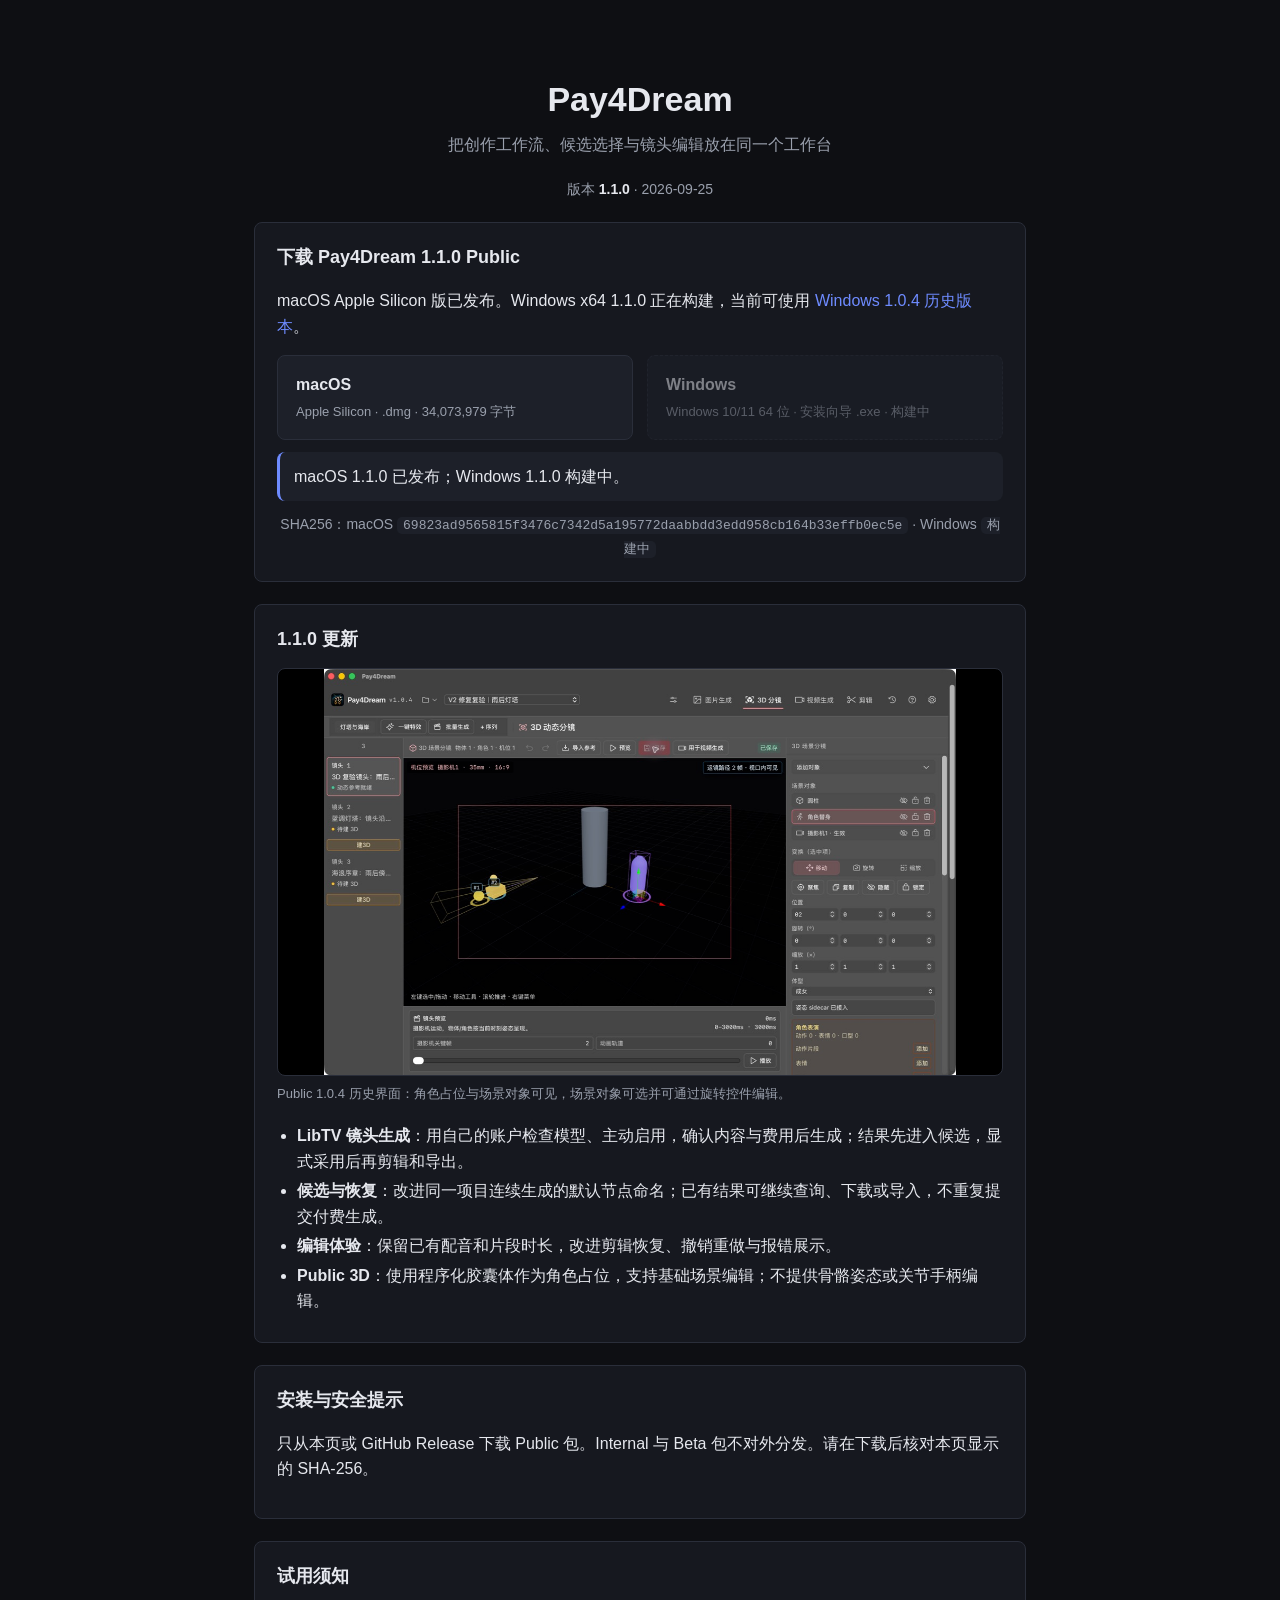
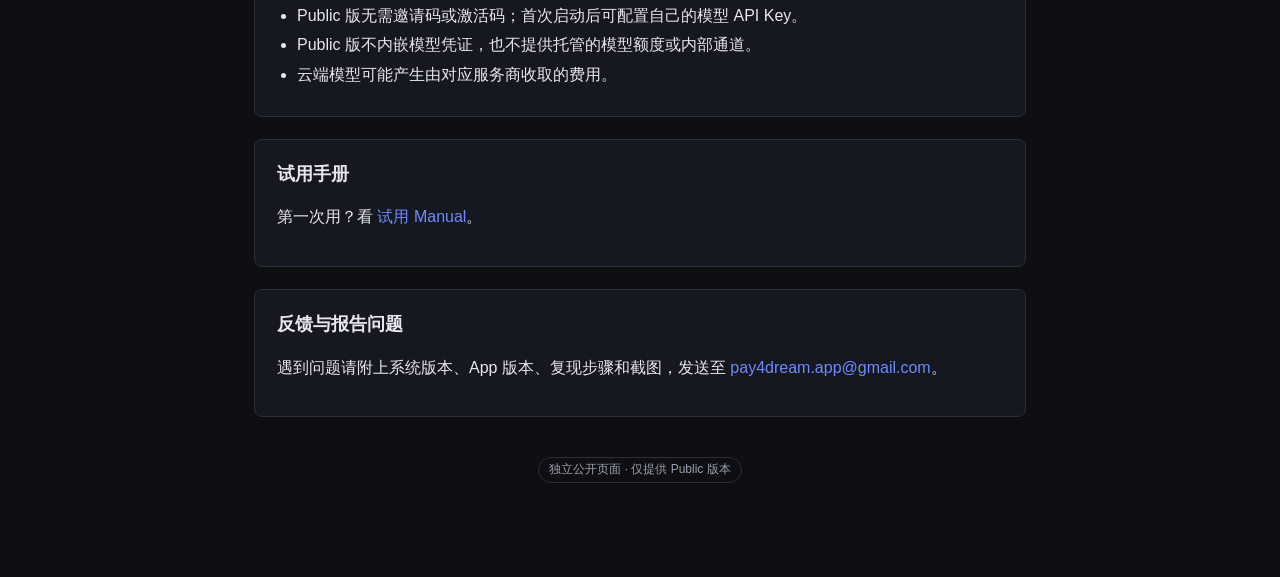
==== commit d2cecf66: "Publish 1.1.0 Public macOS and accurate Windows build status" ====
--- a/index.html
+++ b/index.html
@@ -3,7 +3,7 @@
 <head>
   <meta charset="utf-8" />
   <meta name="viewport" content="width=device-width, initial-scale=1" />
-  <title>Pay4Dream · 1.0.4 Public 下载</title>
+  <title>Pay4Dream · 1.1.0 Public</title>
   <link rel="stylesheet" href="./assets/style.css" />
 </head>
 <body>
@@ -14,37 +14,37 @@
     </header>
 
     <p class="meta-line" data-section="version">
-      版本 <strong id="meta-version">1.0.4</strong> · <span id="meta-date">待发布</span>
+      版本 <strong id="meta-version">1.1.0</strong> · <span id="meta-date">2026-09-25</span>
     </p>
 
     <section data-section="download">
-      <h2>下载 Pay4Dream 1.0.4 Public</h2>
-      <p>Public 版支持 macOS 与 Windows。安装后配置你自己的模型 API Key，即可开始建立项目、管理素材和设计镜头。</p>
+      <h2>下载 Pay4Dream 1.1.0 Public</h2>
+      <p>macOS Apple Silicon 版已发布。Windows x64 1.1.0 正在构建，当前可使用 <a href="https://github.com/pay4dream/p4d-release/releases/tag/v1.0.4">Windows 1.0.4 历史版本</a>。</p>
       <div class="downloads">
-        <a id="dl-macos" class="dl-btn" href="#" aria-disabled="true">
+        <a id="dl-macos" class="dl-btn" href="https://github.com/pay4dream/p4d-release/releases/download/v1.1.0/Pay4Dream-1.1.0-external-mac.dmg">
           <span class="platform">macOS</span>
-          <span class="hint">Apple Silicon · .dmg · 待发布</span>
+          <span class="hint">Apple Silicon · .dmg · 34,073,979 字节</span>
         </a>
         <a id="dl-windows" class="dl-btn" href="#" aria-disabled="true">
           <span class="platform">Windows</span>
-          <span class="hint">Windows 10/11 64 位 · 安装向导 .exe · 待发布</span>
+          <span class="hint">Windows 10/11 64 位 · 安装向导 .exe · 构建中</span>
         </a>
       </div>
       <p class="callout" id="dl-status">正在读取发布状态…</p>
-      <p class="meta-line">校验：macOS <code id="hash-macos">待生成最终校验值</code> · Windows <code id="hash-windows">待生成最终校验值</code></p>
+      <p class="meta-line">SHA256：macOS <code id="hash-macos">69823ad9565815f3476c7342d5a195772daabbdd3edd958cb164b33effb0ec5e</code> · Windows <code id="hash-windows">构建中</code></p>
     </section>
 
     <section data-section="release-notes">
-      <h2>1.0.4 重点更新</h2>
+      <h2>1.1.0 更新</h2>
       <figure class="preview-figure">
         <img src="./assets/p4d-1.0.4-public-scene-board.png" alt="Pay4Dream 1.0.4 Public 版的 3D 分镜工作区" />
-        <figcaption>Public 版 3D 分镜：程序化人偶与场景对象可见，场景对象可选并可通过旋转控件编辑。</figcaption>
+        <figcaption>Public 1.0.4 历史界面：角色占位与场景对象可见，场景对象可选并可通过旋转控件编辑。</figcaption>
       </figure>
       <ul class="tight">
-        <li><strong>创作工作台</strong>：视频、图片、3D 分镜、剪辑、任务和设置使用统一的视觉层级与控件样式。</li>
-        <li><strong>候选与恢复</strong>：优化候选预览与采用、失败恢复和跨镜头状态刷新。</li>
-        <li><strong>编辑体验</strong>：改善窄窗口下的顶栏、剪辑片段和 3D 视图显示；本地视频缩略图以静帧呈现。</li>
-        <li><strong>Public 3D</strong>：角色使用程序化人偶，保留可见、选择和基础场景编辑体验；不包含该类第三方模型资源，也不会请求其下载。</li>
+        <li><strong>LibTV 镜头生成</strong>：用自己的账户检查模型、主动启用，确认内容与费用后生成；结果先进入候选，显式采用后再剪辑和导出。</li>
+        <li><strong>候选与恢复</strong>：改进同一项目连续生成的默认节点命名；已有结果可继续查询、下载或导入，不重复提交付费生成。</li>
+        <li><strong>编辑体验</strong>：保留已有配音和片段时长，改进剪辑恢复、撤销重做与报错展示。</li>
+        <li><strong>Public 3D</strong>：使用程序化胶囊体作为角色占位，支持基础场景编辑；不提供骨骼姿态或关节手柄编辑。</li>
       </ul>
     </section>
 
@@ -83,21 +83,21 @@
         if (!el) return false;
         if (!published || pending(url)) {
           el.setAttribute("aria-disabled", "true"); el.setAttribute("href", "#");
-          el.querySelector(".hint").textContent = label + " · 待发布";
+          el.querySelector(".hint").textContent = label + " · 构建中";
           return false;
         }
         el.removeAttribute("aria-disabled"); el.setAttribute("href", url); return true;
       }
       fetch("./release-meta.json", { cache: "no-store" }).then(function (r) { return r.json(); }).then(function (m) {
-        var published = m.status === "released";
+        var published = m.status === "released" || m.status === "partial";
         document.getElementById("meta-version").textContent = pending(m.version) ? "尚未发布" : m.version;
         document.getElementById("meta-date").textContent = published && !pending(m.released_at) ? m.released_at : "待发布";
         var d = m.downloads || {}, c = m.checksums || {};
         var mac = enable("dl-macos", d.macos, "Apple Silicon · .dmg", published);
         var win = enable("dl-windows", d.windows, "Windows 10/11 64 位 · 安装向导 .exe", published);
         document.getElementById("hash-macos").textContent = pending(c.macos_sha256) ? "待生成最终校验值" : c.macos_sha256;
-        document.getElementById("hash-windows").textContent = pending(c.windows_sha256) ? "待生成最终校验值" : c.windows_sha256;
-        document.getElementById("dl-status").textContent = mac && win ? "请选择对应系统下载，并在下载后核对 SHA-256。" : "1.0.4 Public 包正在完成最终校验，暂不提供下载。";
+        document.getElementById("hash-windows").textContent = pending(c.windows_sha256) ? "构建中" : c.windows_sha256;
+        document.getElementById("dl-status").textContent = mac && win ? "请选择对应系统下载，并在下载后核对 SHA-256。" : mac ? "macOS 1.1.0 已发布；Windows 1.1.0 构建中。" : "安装包尚未发布，暂不提供下载。";
       }).catch(function () { document.getElementById("dl-status").textContent = "发布信息读取失败，请稍后刷新。"; });
     })();
   </script>
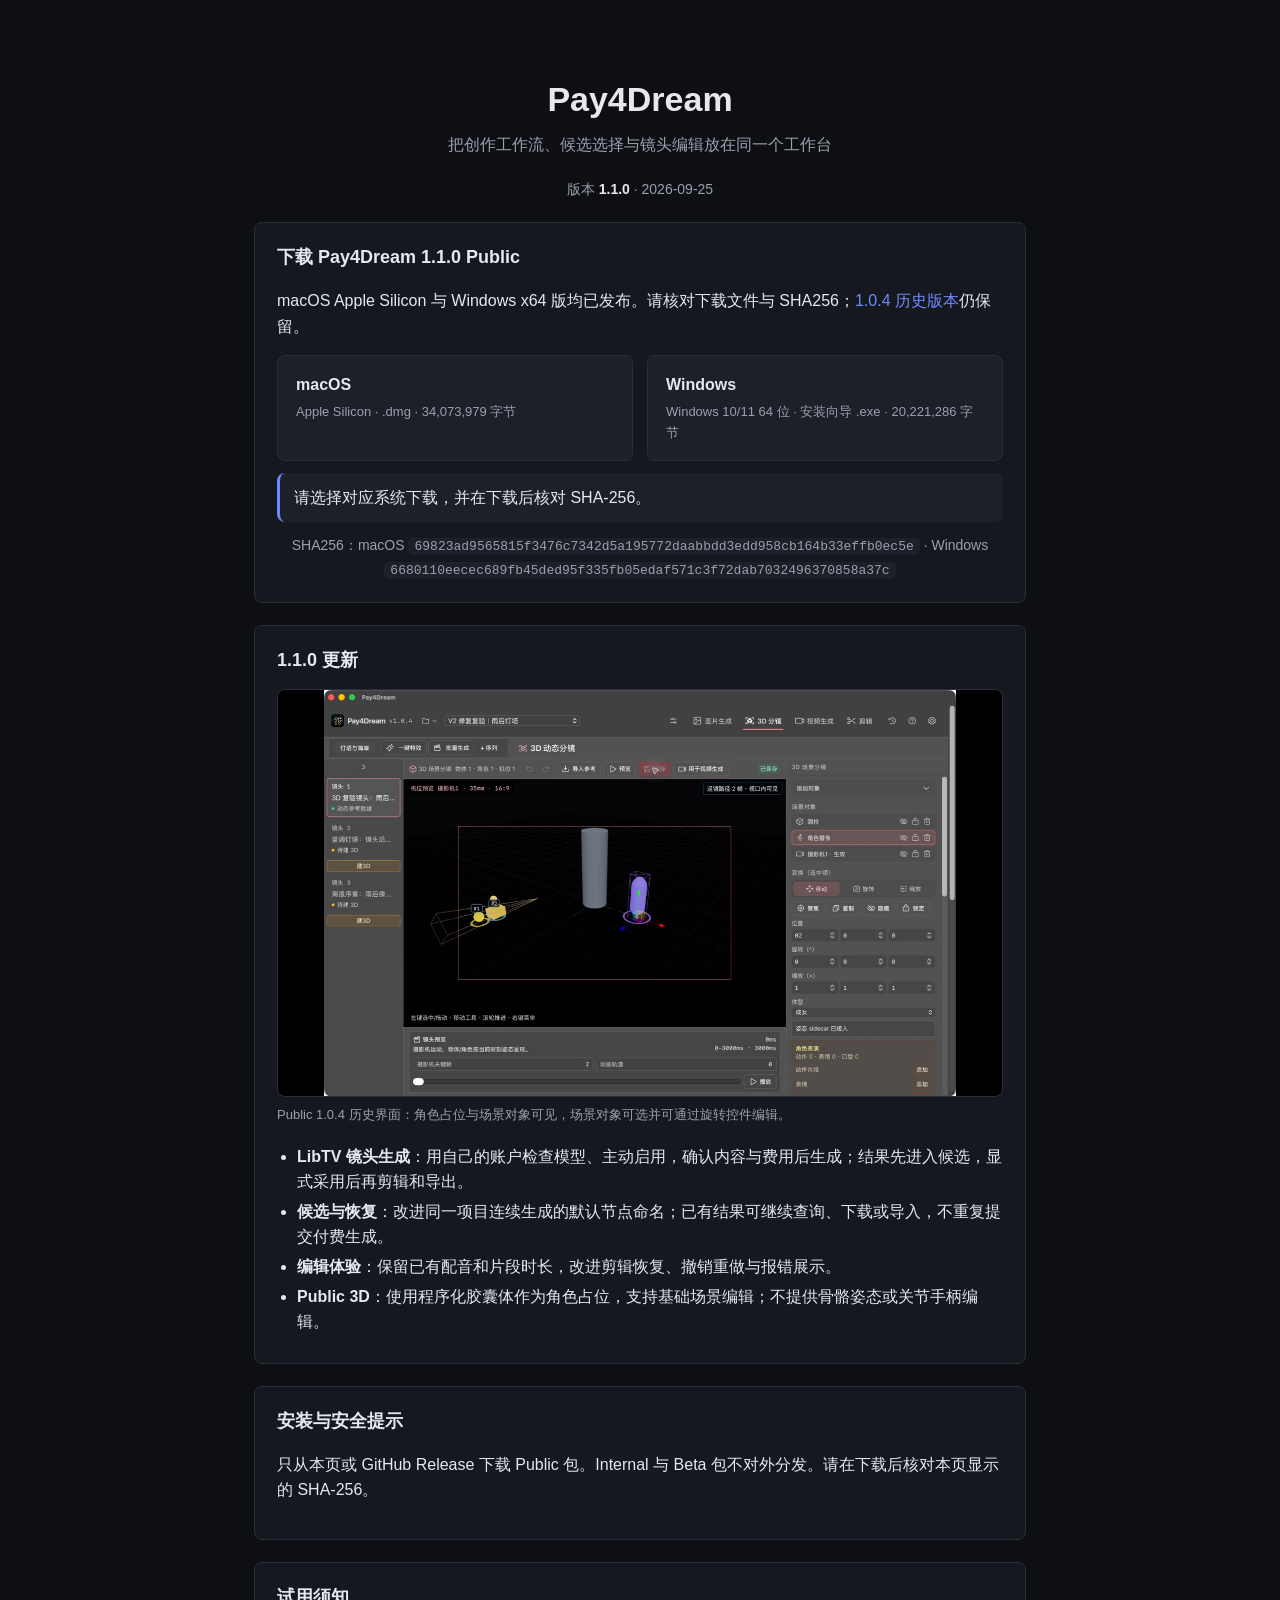
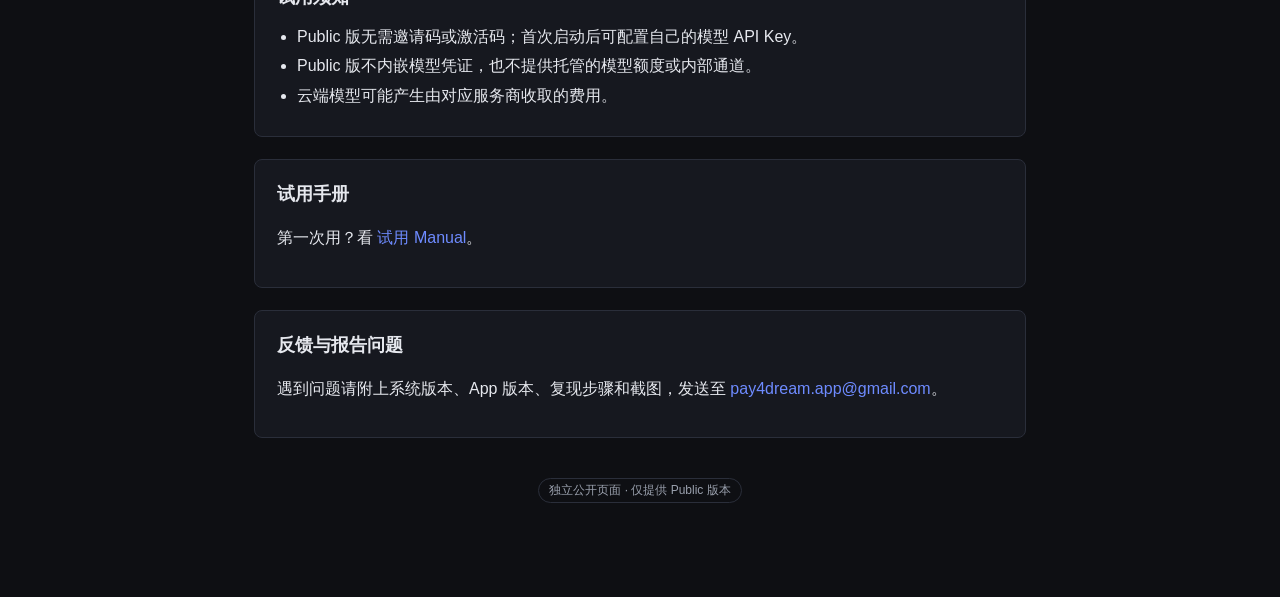
==== commit f9930f02: "Publish verified Public 1.1.0 desktop downloads and latest metadata" ====
--- a/index.html
+++ b/index.html
@@ -19,19 +19,19 @@
 
     <section data-section="download">
       <h2>下载 Pay4Dream 1.1.0 Public</h2>
-      <p>macOS Apple Silicon 版已发布。Windows x64 1.1.0 正在构建，当前可使用 <a href="https://github.com/pay4dream/p4d-release/releases/tag/v1.0.4">Windows 1.0.4 历史版本</a>。</p>
+      <p>macOS Apple Silicon 与 Windows x64 版均已发布。请核对下载文件与 SHA256；<a href="https://github.com/pay4dream/p4d-release/releases/tag/v1.0.4">1.0.4 历史版本</a>仍保留。</p>
       <div class="downloads">
         <a id="dl-macos" class="dl-btn" href="https://github.com/pay4dream/p4d-release/releases/download/v1.1.0/Pay4Dream-1.1.0-external-mac.dmg">
           <span class="platform">macOS</span>
           <span class="hint">Apple Silicon · .dmg · 34,073,979 字节</span>
         </a>
-        <a id="dl-windows" class="dl-btn" href="#" aria-disabled="true">
+        <a id="dl-windows" class="dl-btn" href="https://github.com/pay4dream/p4d-release/releases/download/v1.1.0/Pay4Dream-1.1.0-external-win-x64-setup.exe">
           <span class="platform">Windows</span>
-          <span class="hint">Windows 10/11 64 位 · 安装向导 .exe · 构建中</span>
+          <span class="hint">Windows 10/11 64 位 · 安装向导 .exe · 20,221,286 字节</span>
         </a>
       </div>
       <p class="callout" id="dl-status">正在读取发布状态…</p>
-      <p class="meta-line">SHA256：macOS <code id="hash-macos">69823ad9565815f3476c7342d5a195772daabbdd3edd958cb164b33effb0ec5e</code> · Windows <code id="hash-windows">构建中</code></p>
+      <p class="meta-line">SHA256：macOS <code id="hash-macos">69823ad9565815f3476c7342d5a195772daabbdd3edd958cb164b33effb0ec5e</code> · Windows <code id="hash-windows">6680110eecec689fb45ded95f335fb05edaf571c3f72dab7032496370858a37c</code></p>
     </section>
 
     <section data-section="release-notes">
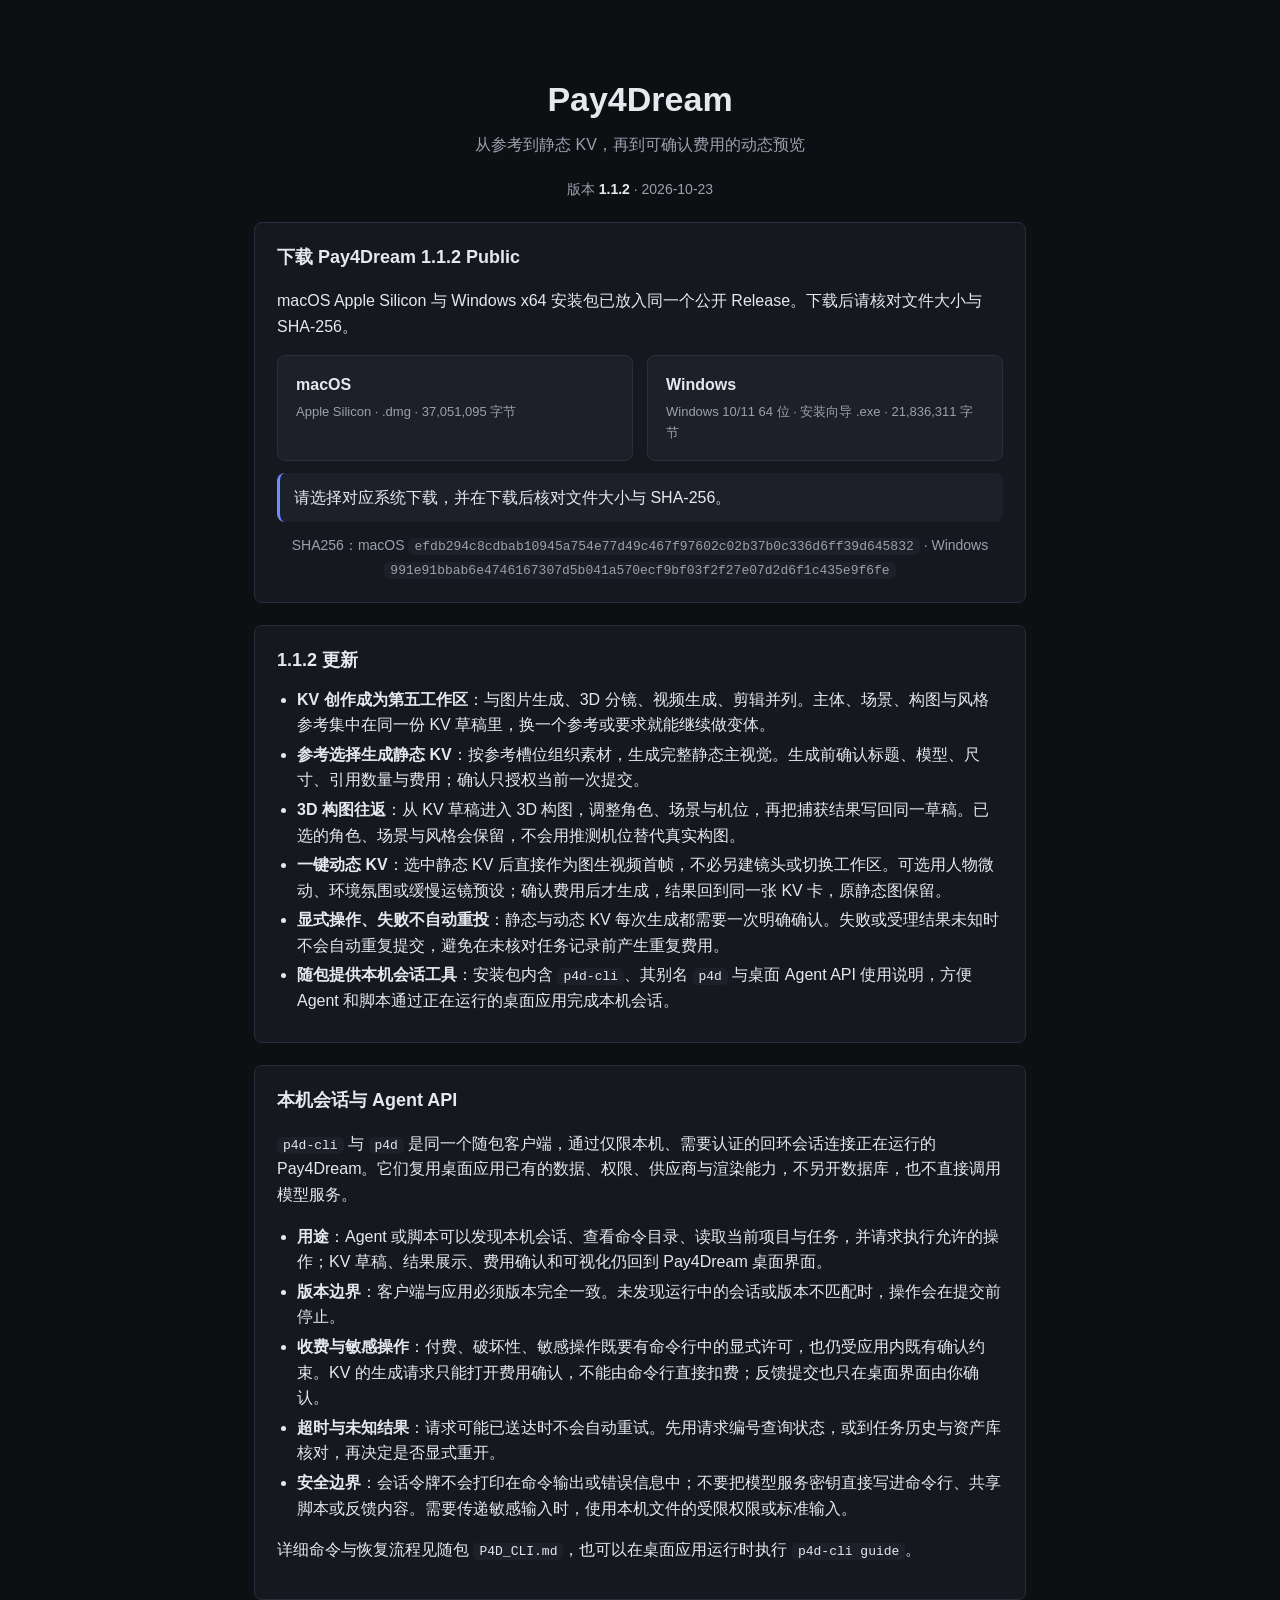
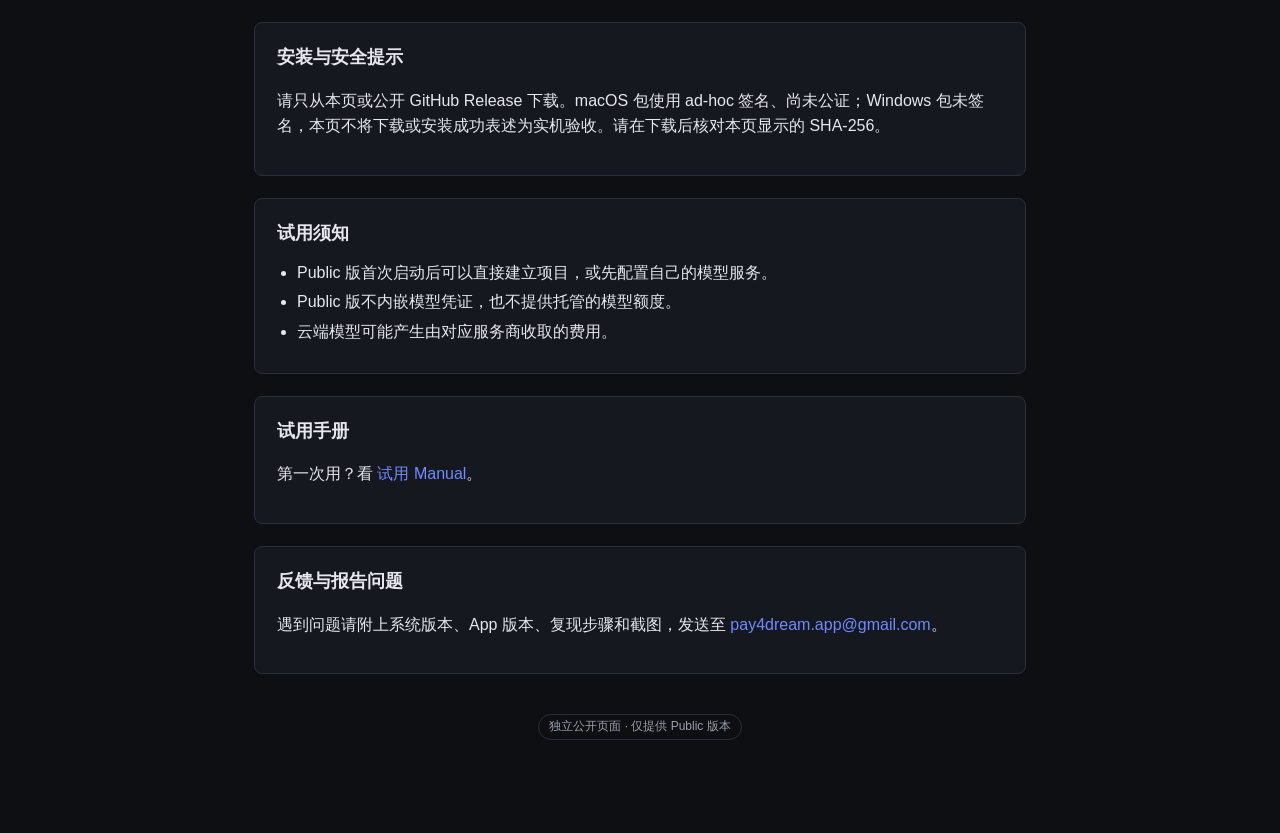
==== commit 450e9a15: "Publish Pay4Dream 1.1.2 Public downloads" ====
--- a/index.html
+++ b/index.html
@@ -3,61 +3,72 @@
 <head>
   <meta charset="utf-8" />
   <meta name="viewport" content="width=device-width, initial-scale=1" />
-  <title>Pay4Dream · 1.1.0 Public</title>
+  <title>Pay4Dream · 1.1.2 Public</title>
   <link rel="stylesheet" href="./assets/style.css" />
 </head>
 <body>
   <div class="wrap">
     <header class="hero">
       <h1>Pay4Dream</h1>
-      <p class="tagline">把创作工作流、候选选择与镜头编辑放在同一个工作台</p>
+      <p class="tagline">从参考到静态 KV，再到可确认费用的动态预览</p>
     </header>
 
     <p class="meta-line" data-section="version">
-      版本 <strong id="meta-version">1.1.0</strong> · <span id="meta-date">2026-09-25</span>
+      版本 <strong id="meta-version">1.1.2</strong> · <span id="meta-date">2026-10-23</span>
     </p>
 
     <section data-section="download">
-      <h2>下载 Pay4Dream 1.1.0 Public</h2>
-      <p>macOS Apple Silicon 与 Windows x64 版均已发布。请核对下载文件与 SHA256；<a href="https://github.com/pay4dream/p4d-release/releases/tag/v1.0.4">1.0.4 历史版本</a>仍保留。</p>
+      <h2>下载 Pay4Dream 1.1.2 Public</h2>
+      <p>macOS Apple Silicon 与 Windows x64 安装包已放入同一个公开 Release。下载后请核对文件大小与 SHA-256。</p>
       <div class="downloads">
-        <a id="dl-macos" class="dl-btn" href="https://github.com/pay4dream/p4d-release/releases/download/v1.1.0/Pay4Dream-1.1.0-external-mac.dmg">
+        <a id="dl-macos" class="dl-btn" href="https://github.com/pay4dream/p4d-release/releases/download/v1.1.2/Pay4Dream-1.1.2-external-mac.dmg">
           <span class="platform">macOS</span>
-          <span class="hint">Apple Silicon · .dmg · 34,073,979 字节</span>
+          <span class="hint">Apple Silicon · .dmg · <span id="size-macos">大小待回填</span></span>
         </a>
-        <a id="dl-windows" class="dl-btn" href="https://github.com/pay4dream/p4d-release/releases/download/v1.1.0/Pay4Dream-1.1.0-external-win-x64-setup.exe">
+        <a id="dl-windows" class="dl-btn" href="https://github.com/pay4dream/p4d-release/releases/download/v1.1.2/Pay4Dream-1.1.2-external-win-x64-setup.exe">
           <span class="platform">Windows</span>
-          <span class="hint">Windows 10/11 64 位 · 安装向导 .exe · 20,221,286 字节</span>
+          <span class="hint">Windows 10/11 64 位 · 安装向导 .exe · <span id="size-windows">大小待回填</span></span>
         </a>
       </div>
-      <p class="callout" id="dl-status">正在读取发布状态…</p>
-      <p class="meta-line">SHA256：macOS <code id="hash-macos">69823ad9565815f3476c7342d5a195772daabbdd3edd958cb164b33effb0ec5e</code> · Windows <code id="hash-windows">6680110eecec689fb45ded95f335fb05edaf571c3f72dab7032496370858a37c</code></p>
+      <p class="callout" id="dl-status">下载已开放；最终文件大小与 SHA-256 待回填。</p>
+      <p class="meta-line">SHA256：macOS <code id="hash-macos">最终校验值待回填</code> · Windows <code id="hash-windows">最终校验值待回填</code></p>
     </section>
 
     <section data-section="release-notes">
-      <h2>1.1.0 更新</h2>
-      <figure class="preview-figure">
-        <img src="./assets/p4d-1.0.4-public-scene-board.png" alt="Pay4Dream 1.0.4 Public 版的 3D 分镜工作区" />
-        <figcaption>Public 1.0.4 历史界面：角色占位与场景对象可见，场景对象可选并可通过旋转控件编辑。</figcaption>
-      </figure>
+      <h2>1.1.2 更新</h2>
       <ul class="tight">
-        <li><strong>LibTV 镜头生成</strong>：用自己的账户检查模型、主动启用，确认内容与费用后生成；结果先进入候选，显式采用后再剪辑和导出。</li>
-        <li><strong>候选与恢复</strong>：改进同一项目连续生成的默认节点命名；已有结果可继续查询、下载或导入，不重复提交付费生成。</li>
-        <li><strong>编辑体验</strong>：保留已有配音和片段时长，改进剪辑恢复、撤销重做与报错展示。</li>
-        <li><strong>Public 3D</strong>：使用程序化胶囊体作为角色占位，支持基础场景编辑；不提供骨骼姿态或关节手柄编辑。</li>
+        <li><strong>KV 创作成为第五工作区</strong>：与图片生成、3D 分镜、视频生成、剪辑并列。主体、场景、构图与风格参考集中在同一份 KV 草稿里，换一个参考或要求就能继续做变体。</li>
+        <li><strong>参考选择生成静态 KV</strong>：按参考槽位组织素材，生成完整静态主视觉。生成前确认标题、模型、尺寸、引用数量与费用；确认只授权当前一次提交。</li>
+        <li><strong>3D 构图往返</strong>：从 KV 草稿进入 3D 构图，调整角色、场景与机位，再把捕获结果写回同一草稿。已选的角色、场景与风格会保留，不会用推测机位替代真实构图。</li>
+        <li><strong>一键动态 KV</strong>：选中静态 KV 后直接作为图生视频首帧，不必另建镜头或切换工作区。可选用人物微动、环境氛围或缓慢运镜预设；确认费用后才生成，结果回到同一张 KV 卡，原静态图保留。</li>
+        <li><strong>显式操作、失败不自动重投</strong>：静态与动态 KV 每次生成都需要一次明确确认。失败或受理结果未知时不会自动重复提交，避免在未核对任务记录前产生重复费用。</li>
+        <li><strong>随包提供本机会话工具</strong>：安装包内含 <code>p4d-cli</code>、其别名 <code>p4d</code> 与桌面 Agent API 使用说明，方便 Agent 和脚本通过正在运行的桌面应用完成本机会话。</li>
       </ul>
+    </section>
+
+    <section data-section="agent-api">
+      <h2>本机会话与 Agent API</h2>
+      <p><code>p4d-cli</code> 与 <code>p4d</code> 是同一个随包客户端，通过仅限本机、需要认证的回环会话连接正在运行的 Pay4Dream。它们复用桌面应用已有的数据、权限、供应商与渲染能力，不另开数据库，也不直接调用模型服务。</p>
+      <ul class="tight">
+        <li><strong>用途</strong>：Agent 或脚本可以发现本机会话、查看命令目录、读取当前项目与任务，并请求执行允许的操作；KV 草稿、结果展示、费用确认和可视化仍回到 Pay4Dream 桌面界面。</li>
+        <li><strong>版本边界</strong>：客户端与应用必须版本完全一致。未发现运行中的会话或版本不匹配时，操作会在提交前停止。</li>
+        <li><strong>收费与敏感操作</strong>：付费、破坏性、敏感操作既要有命令行中的显式许可，也仍受应用内既有确认约束。KV 的生成请求只能打开费用确认，不能由命令行直接扣费；反馈提交也只在桌面界面由你确认。</li>
+        <li><strong>超时与未知结果</strong>：请求可能已送达时不会自动重试。先用请求编号查询状态，或到任务历史与资产库核对，再决定是否显式重开。</li>
+        <li><strong>安全边界</strong>：会话令牌不会打印在命令输出或错误信息中；不要把模型服务密钥直接写进命令行、共享脚本或反馈内容。需要传递敏感输入时，使用本机文件的受限权限或标准输入。</li>
+      </ul>
+      <p>详细命令与恢复流程见随包 <code>P4D_CLI.md</code>，也可以在桌面应用运行时执行 <code>p4d-cli guide</code>。</p>
     </section>
 
     <section data-section="safety">
       <h2>安装与安全提示</h2>
-      <p>只从本页或 GitHub Release 下载 Public 包。Internal 与 Beta 包不对外分发。请在下载后核对本页显示的 SHA-256。</p>
+      <p>请只从本页或公开 GitHub Release 下载。macOS 包使用 ad-hoc 签名、尚未公证；Windows 包未签名，本页不将下载或安装成功表述为实机验收。请在下载后核对本页显示的 SHA-256。</p>
     </section>
 
     <section data-section="trial-limits">
       <h2>试用须知</h2>
       <ul class="tight">
-        <li>Public 版无需邀请码或激活码；首次启动后可配置自己的模型 API Key。</li>
-        <li>Public 版不内嵌模型凭证，也不提供托管的模型额度或内部通道。</li>
+        <li>Public 版首次启动后可以直接建立项目，或先配置自己的模型服务。</li>
+        <li>Public 版不内嵌模型凭证，也不提供托管的模型额度。</li>
         <li>云端模型可能产生由对应服务商收取的费用。</li>
       </ul>
     </section>
@@ -77,28 +88,54 @@
 
   <script>
     (function () {
-      function pending(v) { return !v || typeof v !== "string" || v.indexOf("REPLACE_WITH_") === 0; }
-      function enable(id, url, label, published) {
+      function pending(value) {
+        if (typeof value === "number") return !Number.isFinite(value) || value <= 0;
+        if (typeof value !== "string" || !value.trim()) return true;
+        return /^REPLACE_WITH_/.test(value) || /^__[A-Z0-9_]+__$/.test(value);
+      }
+      function formatSize(value) {
+        if (pending(value)) return "大小待回填";
+        var bytes = Number(String(value).replace(/,/g, ""));
+        if (!Number.isFinite(bytes) || bytes < 0) return "大小待回填";
+        return bytes.toLocaleString("en-US") + " 字节";
+      }
+      function formatHash(value) {
+        return pending(value) ? "最终校验值待回填" : value;
+      }
+      function enable(id, url, fallbackLabel, published) {
         var el = document.getElementById(id);
         if (!el) return false;
         if (!published || pending(url)) {
-          el.setAttribute("aria-disabled", "true"); el.setAttribute("href", "#");
-          el.querySelector(".hint").textContent = label + " · 构建中";
+          el.setAttribute("aria-disabled", "true");
+          el.setAttribute("href", "#");
+          el.querySelector(".hint").firstChild.textContent = fallbackLabel + " · ";
           return false;
         }
-        el.removeAttribute("aria-disabled"); el.setAttribute("href", url); return true;
+        el.removeAttribute("aria-disabled");
+        el.setAttribute("href", url);
+        return true;
       }
-      fetch("./release-meta.json", { cache: "no-store" }).then(function (r) { return r.json(); }).then(function (m) {
-        var published = m.status === "released" || m.status === "partial";
-        document.getElementById("meta-version").textContent = pending(m.version) ? "尚未发布" : m.version;
-        document.getElementById("meta-date").textContent = published && !pending(m.released_at) ? m.released_at : "待发布";
-        var d = m.downloads || {}, c = m.checksums || {};
-        var mac = enable("dl-macos", d.macos, "Apple Silicon · .dmg", published);
-        var win = enable("dl-windows", d.windows, "Windows 10/11 64 位 · 安装向导 .exe", published);
-        document.getElementById("hash-macos").textContent = pending(c.macos_sha256) ? "待生成最终校验值" : c.macos_sha256;
-        document.getElementById("hash-windows").textContent = pending(c.windows_sha256) ? "构建中" : c.windows_sha256;
-        document.getElementById("dl-status").textContent = mac && win ? "请选择对应系统下载，并在下载后核对 SHA-256。" : mac ? "macOS 1.1.0 已发布；Windows 1.1.0 构建中。" : "安装包尚未发布，暂不提供下载。";
-      }).catch(function () { document.getElementById("dl-status").textContent = "发布信息读取失败，请稍后刷新。"; });
+      fetch("./release-meta.json", { cache: "no-store" }).then(function (r) { return r.json(); }).then(function (meta) {
+        var published = meta.status === "released" || meta.status === "partial";
+        var downloads = meta.downloads || {};
+        var checksums = meta.checksums || {};
+        var sizes = meta.sizes || {};
+        document.getElementById("meta-version").textContent = pending(meta.version) ? "1.1.2" : meta.version;
+        document.getElementById("meta-date").textContent = published && !pending(meta.released_at) ? meta.released_at : "待发布";
+        var mac = enable("dl-macos", downloads.macos, "Apple Silicon · .dmg", published);
+        var win = enable("dl-windows", downloads.windows, "Windows 10/11 64 位 · 安装向导 .exe", published);
+        document.getElementById("size-macos").textContent = formatSize(sizes.macos_bytes);
+        document.getElementById("size-windows").textContent = formatSize(sizes.windows_bytes);
+        document.getElementById("hash-macos").textContent = formatHash(checksums.macos_sha256);
+        document.getElementById("hash-windows").textContent = formatHash(checksums.windows_sha256);
+        var detailsReady = !pending(sizes.macos_bytes) && !pending(sizes.windows_bytes) &&
+          !pending(checksums.macos_sha256) && !pending(checksums.windows_sha256);
+        document.getElementById("dl-status").textContent = mac && win
+          ? (detailsReady ? "请选择对应系统下载，并在下载后核对文件大小与 SHA-256。" : "下载已开放；最终文件大小与 SHA-256 待回填。")
+          : "安装包尚未发布，暂不提供下载。";
+      }).catch(function () {
+        document.getElementById("dl-status").textContent = "发布信息读取失败；请稍后刷新，或直接打开公开 GitHub Release。";
+      });
     })();
   </script>
 </body>
--- a/assets/style.css
+++ b/assets/style.css
@@ -133,6 +133,8 @@
   padding: 1px 6px;
   border-radius: 5px;
   font-size: 13px;
+  overflow-wrap: anywhere;
+  word-break: break-word;
 }
 
 footer {
